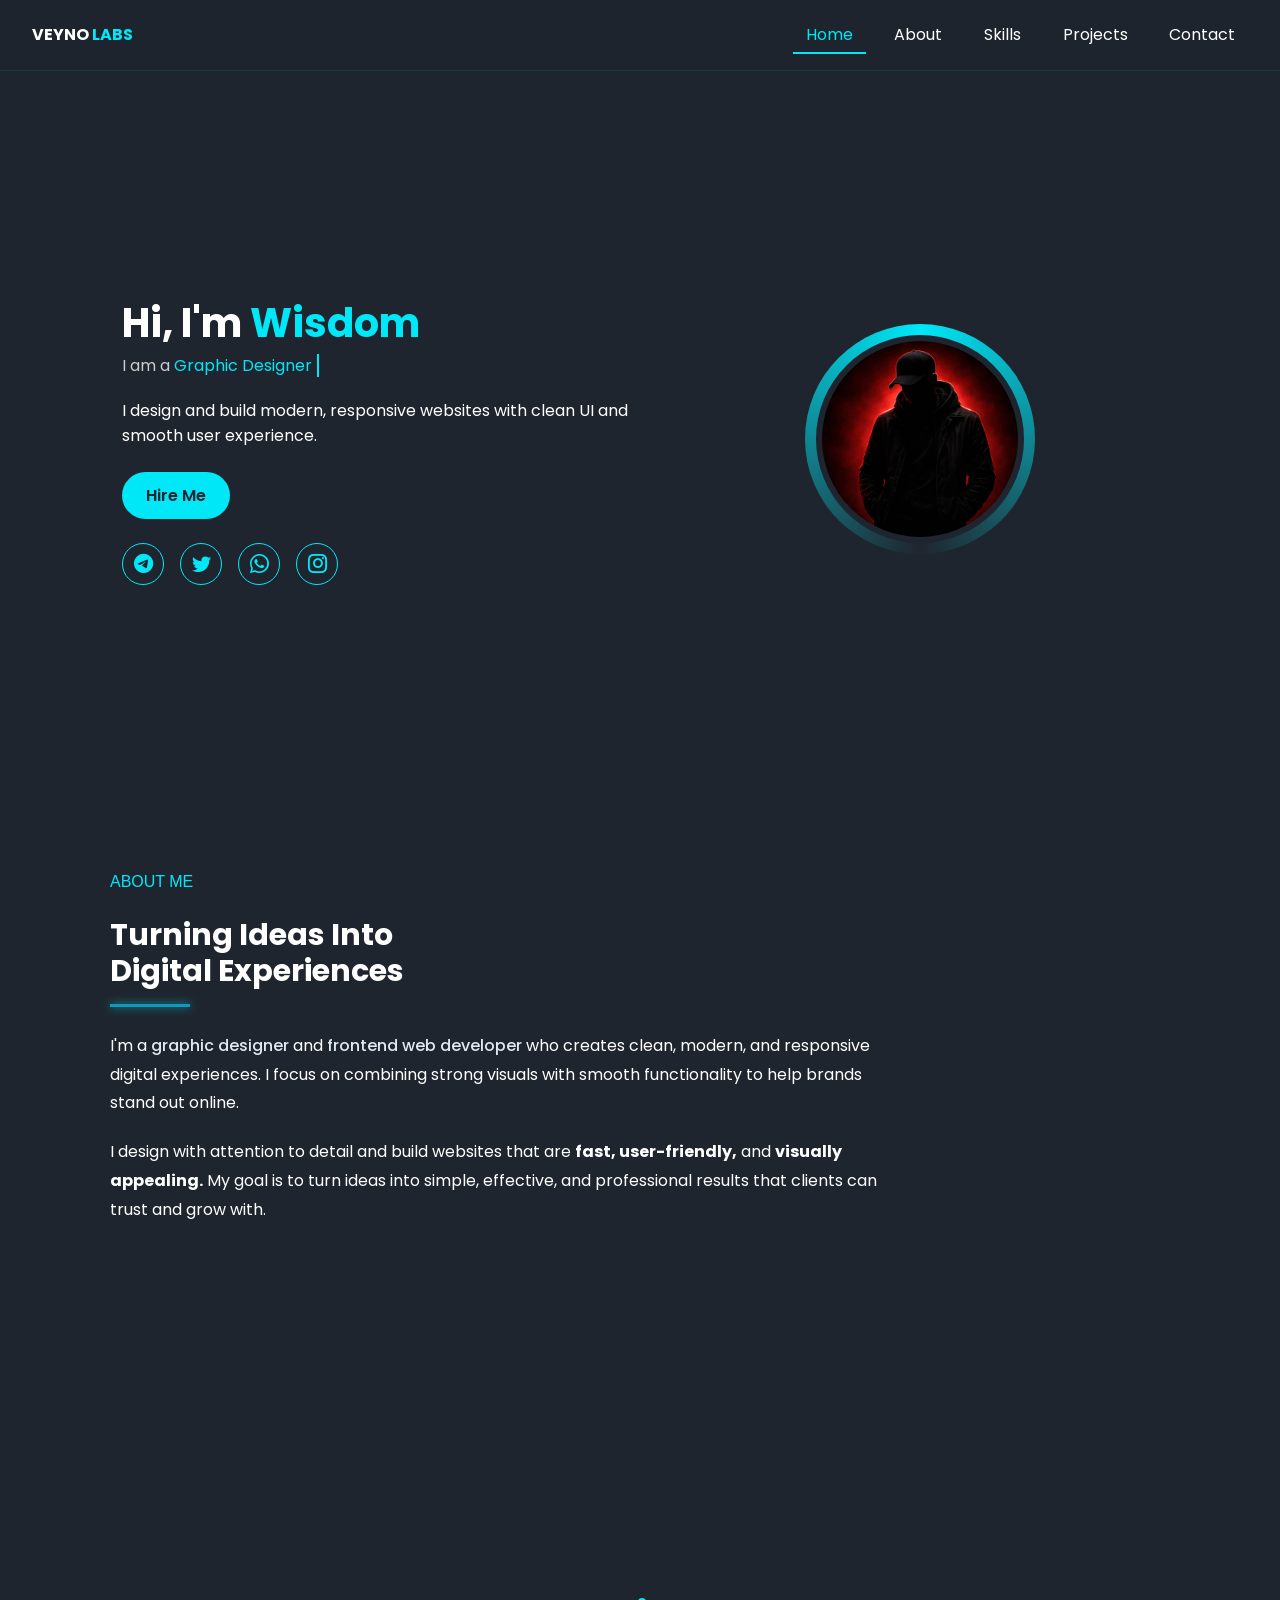
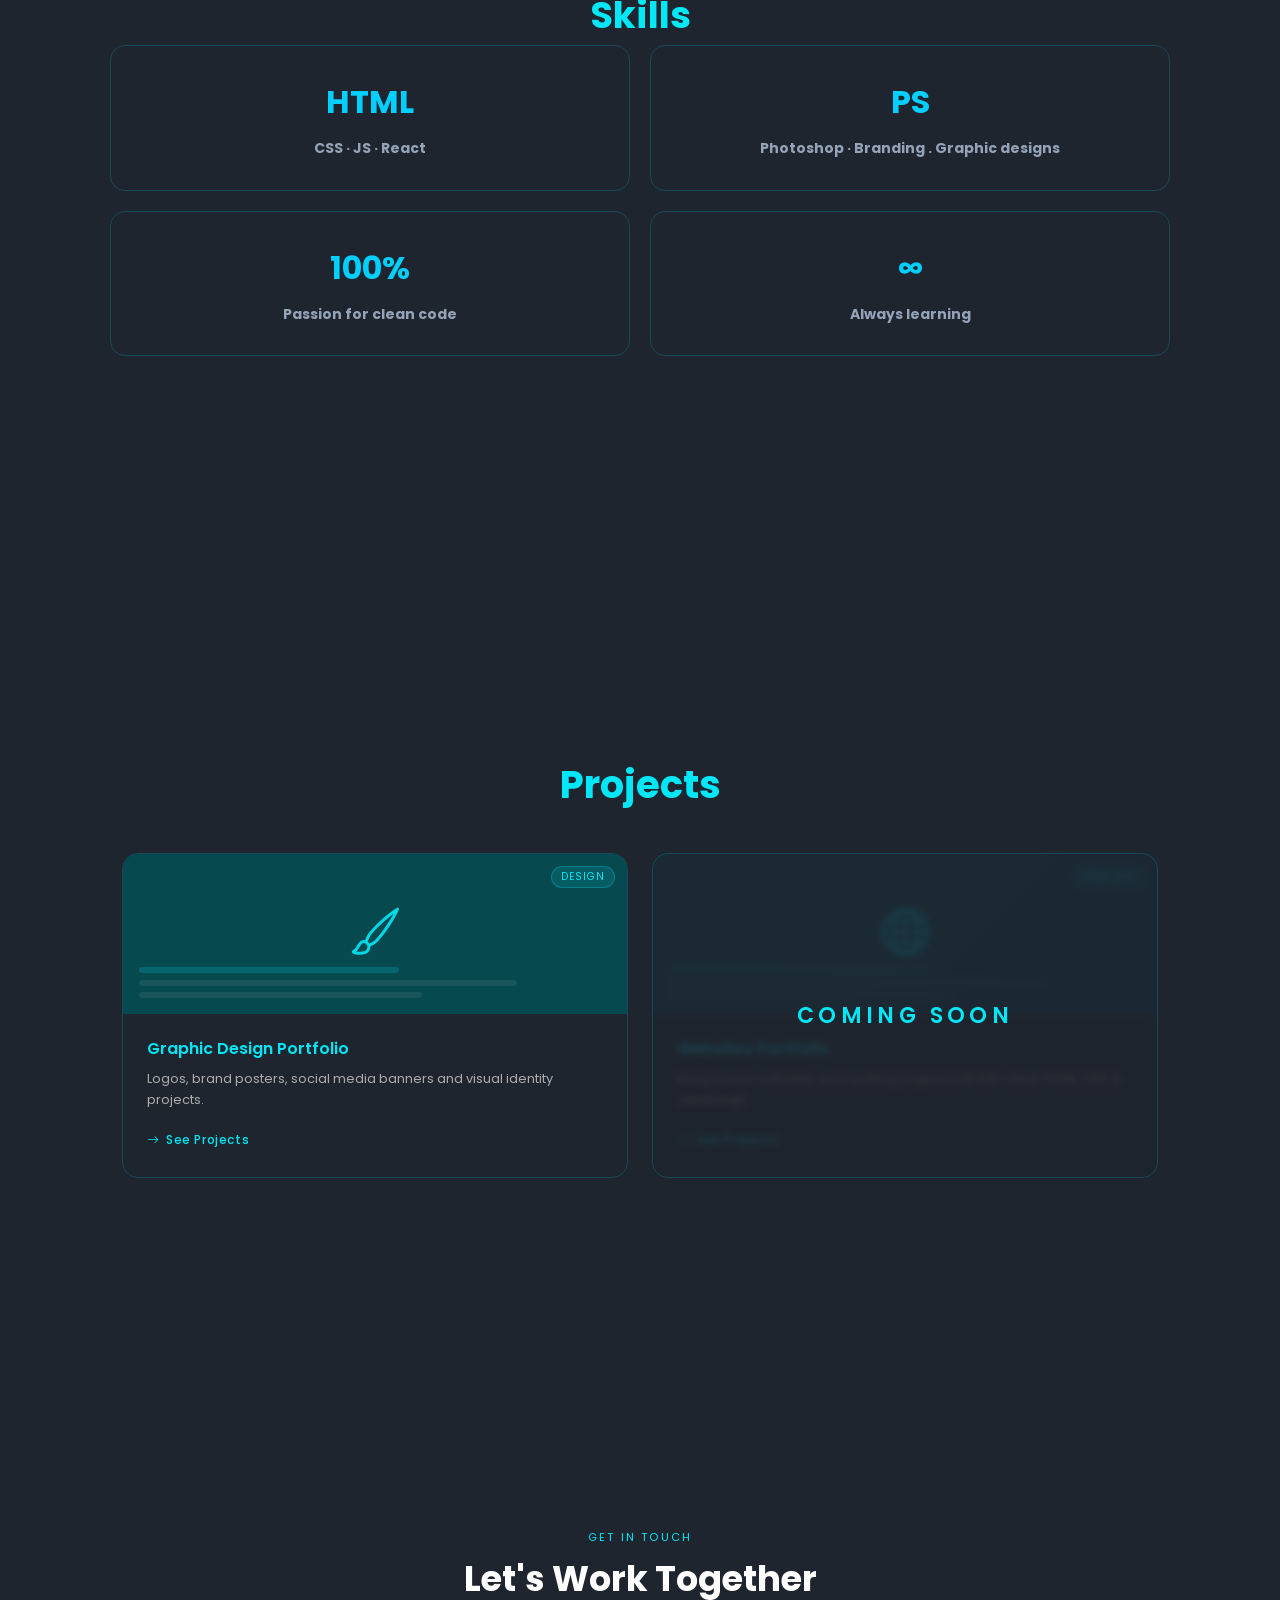
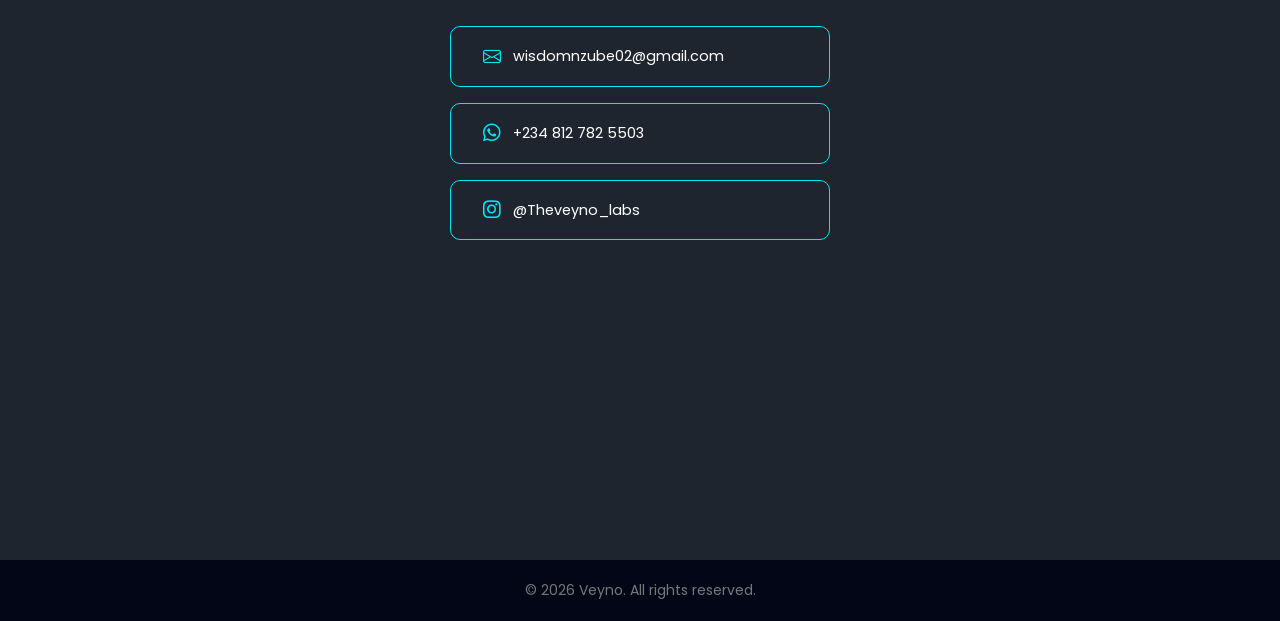
==== index.html @ e63d6ece "Rename Home.index.html to index.html" ====
<!DOCTYPE html>
<html lang="en">
<head>
<meta charset="UTF-8">
<meta name="viewport" content="width=device-width, initial-scale=1.0">
<title>VEYNO_LABS| Portfolio</title>

<link rel="stylesheet" href="https://cdn.jsdelivr.net/npm/bootstrap-icons@1.10.5/font/bootstrap-icons.css">
<link href="https://fonts.googleapis.com/css2?family=Poppins:wght@300;400;500;600;700&display=swap" rel="stylesheet">
<link rel="stylesheet" href="CSS/portfolio.css">
</head>

<body>
    
    <!---Header section-->
<header>
    <div class="logo">VEYNO <span class="labs">LABS</span></div>

    <div class="menu" onclick="toggleMenu()">
        <i class="bi bi-list"></i>
    </div>

    <nav id="nav">
        <a href="#home" class="nav-link active">Home</a>
        <a href="#about" class="nav-link">About</a>
        <a href="#skills" class="nav-link">Skills</a>
        <a href="#projects" class="nav-link">Projects</a>
        <a href="#contact" class="nav-link">Contact</a>
    </nav>
</header>

<!-- HERO -->
<section id="home" class="main">
    <div class="detail">
        <h1>Hi, I'm <span>Wisdom</span></h1>
    <p class="typing-text">
        I am a <span class="typing"></span>
    </p>
        <p class="description">I design and build modern, responsive websites with clean UI and smooth user experience.</p>
        <a href="https://t.me/@Theveyno_labs" class="btn" target="_blank">Hire Me</a>

        <div class="social">
            <a href="https://t.me/@Theveyno_labs" target="_blank" title="Telegram"><i class="bi bi-telegram"></i></a>
            <a href="https://x.com/Theveyno_labs/" target="_blank" title="Twitter"><i class="bi bi-twitter"></i></a>
            <a href="https://wa.me/message/AETNA6PTYCV3H1" target="_blank" title="WhatsApp"><i class="bi bi-whatsapp business"></i></a>
            <a href="https://instagram.com/Theveyno_labs" target="_blank" title="Instagram"><i class="bi bi-instagram"></i></a>
        </div>
    </div>
    <div class="images">
        <div class="profile-wrapper">
            <img src="img/IMG-20260501-WA0046.jpg" alt="profile">
        </div>
    </div>
    
</section>
<section id="about" class="about">
  <div class="about-container">
    <p class="me">
        ABOUT ME
    </p>
    <h1>
      Turning Ideas Into <br />
      Digital Experiences
    </h1>

    <div class="line"></div>

    <p>
      I'm a <span>graphic designer</span> and 
      <span>frontend web developer</span> who creates clean, modern, 
      and responsive digital experiences. I focus on combining 
      strong visuals with smooth functionality to help brands 
      stand out online.
    </p>

    <p>
      I design with attention to detail and build websites that are 
      <strong>fast, user-friendly,</strong> and 
      <strong>visually appealing.</strong> My goal is to turn ideas 
      into simple, effective, and professional results that clients 
      can trust and grow with.
    </p>
  </div>
</section>
<section id="skills" class="skills">
    <div class="skills-container">
     <p>
    Skills
    </p>

  <div class="skills-grid">
    
    <div class="card">
      <h2>HTML</h2>
      <p>CSS · JS · React</p>
    </div>

    <div class="card">
      <h2>PS</h2>
      <p>Photoshop · Branding . Graphic designs</p>
    </div>

    <div class="card">
      <h2>100%</h2>
      <p>Passion for clean code</p>
    </div>

    <div class="card">
      <h2>∞</h2>
      <p>Always learning</p>
    </div>

  </div>
    </div>
</section>

<!-- PROJECTS -->
<section id="projects" class="projects">
  <h2 class="section-title">Projects</h2>

  <div class="projects-grid">

    <a href="graphic.index.html">
      <div class="project">
        <div class="project-thumb project-thumb-graphic">
          <span class="thumb-icon"><i class="bi bi-brush"></i></span>
          <div class="mock-lines">
            <div class="mock-bar accent"></div>
            <div class="mock-bar w80"></div>
            <div class="mock-bar w60"></div>
          </div>
          <span class="project-badge">Design</span>
        </div>
        <div class="project-info">
          <h3>Graphic Design Portfolio</h3>
          <p>Logos, brand posters, social media banners and visual identity projects.</p>
          <div class="click-hint">
            <i class="bi bi-arrow-right"></i>
            <span>See Projects</span>
          </div>
        </div>
      </div>
    </a>

    <a href="#">
      <div class="project coming-soon">
        <div class="project-thumb project-thumb-web">
          <span class="thumb-icon"><i class="bi bi-globe"></i></span>
          <div class="mock-lines">
            <div class="mock-bar accent"></div>
            <div class="mock-bar w80"></div>
            <div class="mock-bar w60"></div>
          </div>
          <span class="project-badge">Web Dev</span>
        </div>
        <div class="project-info">
          <h3>Websites Portfolio</h3>
          <p>Responsive websites and landing pages built with clean HTML, CSS & JavaScript.</p>
          <div class="click-hint">
            <i class="bi bi-arrow-right"></i>
            <span>See Projects</span>
          </div>
        </div>
      </div>
    </a>

  </div>
</section>

<!-- CONTACT -->
<section id="contact" class="contact">
  <p class="contact-label">Get In Touch</p>
  <h3>Let's Work Together</h3>
  <div class="contact-links">
    <a href="mailto:wisdomnzube02@gmail.com" class="contact-link">
      <i class="bi bi-envelope"></i>
      wisdomnzube02@gmail.com
    </a>
    <a href="https://wa.me/2348127825503" class="contact-link" target="_blank">
      <i class="bi bi-whatsapp"></i>
      +234 812 782 5503
    </a>
    <a href="https://instagram.com/Theveyno_labs" class="contact-link" target="_blank">
      <i class="bi bi-instagram"></i>
      @Theveyno_labs
    </a>
  </div>
</section>

<!-- Footer -->
<footer class="footer">
  <p>© 2026 Veyno. All rights reserved.</p>
</footer>
<script>
function toggleMenu(){
    document.getElementById("nav").classList.toggle("active");
}

/* ACTIVE NAV ON SCROLL */
const sections = document.querySelectorAll("section");
const navLinks = document.querySelectorAll(".nav-link");

window.addEventListener("scroll", () => {
    let current = "";

    sections.forEach(section => {
        const sectionTop = section.offsetTop - 100;
        if (scrollY >= sectionTop) {
            current = section.getAttribute("id");
        }
    });

    navLinks.forEach(link => {
        link.classList.remove("active");
        if (link.getAttribute("href") === "#" + current) {
            link.classList.add("active");
        }
    });
});
const roles = ["Graphic Designer", "Web Developer"];
let i = 0;
let j = 0;
let current = "";
let isDeleting = false;

function typeEffect() {
    current = roles[i];

    if (!isDeleting) {
        document.querySelector(".typing").textContent = current.substring(0, j++);
        if (j > current.length) {
            isDeleting = true;
            setTimeout(typeEffect, 1200);
            return;
        }
    } else {
        document.querySelector(".typing").textContent = current.substring(0, j--);
        if (j < 0) {
            isDeleting = false;
            i = (i + 1) % roles.length;
        }
    }

    setTimeout(typeEffect, isDeleting ? 50 : 100);
}

typeEffect();
// Scroll Reveal
const revealObserver = new IntersectionObserver((entries) => {
    entries.forEach(e => {
        if (e.isIntersecting) {
            e.target.classList.add("visible");
            revealObserver.unobserve(e.target);
        }
    });
}, { threshold: 0.1, rootMargin: "0px 0px -50px 0px" });

document.querySelectorAll(
    ".detail, .images, .about-container, .skills-grid .card, .project, .contact-link, .footer"
).forEach(el => revealObserver.observe(el));
</script>

</body>
</html>
---- CSS/portfolio.css ----
*{
    margin:0;
    padding:0;
    box-sizing:border-box;
}

html{
    scroll-behavior:smooth;
}

body{
    font-family:'Poppins',sans-serif;
    background:#1F252E;
    color:#fff;
    padding-top: 70px;
}
section {
    scroll-margin-top: 100px;
    min-height: 82vh; 
}
/* HEADER */
header {
    display: flex;
    justify-content: space-between;
    align-items: center;
    padding: 1rem 2rem;
    width: 100%;
    position: fixed;        /* ← was missing from header */
    top: 0;
    left: 0;
    right: 0;
    z-index: 1000;
    background: rgba(31, 37, 46, 0.9);   /* ← so content doesn't show through */
    backdrop-filter: blur(10px);
    border-bottom: 1px solid rgba(0, 232, 248, 0.1);
}
@media (max-width: 768px) {
    .menu { display: block; }

    nav#nav {
        display: flex;
        flex-direction: column;
        position: fixed;
        top: 70px;
        right: 0;
        left: auto;
        width: 45%;
        background: rgba(31, 37, 46, 0.97);
        padding: 2rem;
        gap: 1.5rem;
        border-left: 1px solid rgba(0,232,248,0.15);
        height: 300vh;
        transform: translateX(100%);
       transition: transform 0.7s cubic-bezier(0.77, 0.17, 0.175, 1);
    }

    nav#nav.active {
         transform: translateX(0);
          height: 300vh;

    }
    
}

.logo {
    color:#ffff;
    text-decoration:none;
    font-weight:700;
}
.labs {
    color: #00E8F8;
}
/* NAV */
nav{
    display:flex;
    gap:1rem;


}

nav a{
    color:#fff;
    text-decoration:none;
    padding:0.4rem 0.8rem;
    transition:0.4s;
    position: relative;
}
nav a::after {
    content: '';
    position: absolute;
    bottom: 0;
    left: 0;
    width: 0;
    height: 2px;
    background: #00E8F8;
    transition: width 0.3s ease;
}

nav a:hover::after,
nav a.active::after {
    width: 100%;

}
nav a:hover,
nav a.active{
    color:#00E8F8;
}

.menu{
    display:none;
    font-size:1.6rem;
    color:#00E8F8;
    cursor:pointer;
}

/* HERO */
section{
    max-width:1100px;
    margin:auto;
    padding:2rem;
}

.main{
    display:flex;
    align-items:center;
    justify-content:space-between;
    flex-wrap:wrap;
    gap:2rem;
 
}

.detail{
    flex:1 1 400px;
}

.detail h1{
    font-size:2.5rem;
}

.detail span{
    color:#00E8F8;
}
.description{
    margin-top: 20px;
}

.btn{
    display:inline-block;
    margin-top:1.5rem;
    padding:0.7rem 1.5rem;
    background:#00E8F8;


    color:#1F252E;
    border-radius:25px;
    text-decoration:none;
    font-weight: 600;
    animation: glowInfinite 2s ease-in-out infinite;
}
@keyframes glowInfinite {
    0% {
        box-shadow: 0 0 5px #00E8F8;
    }
    50% {
        box-shadow: 
            0 0 20px #00E8F8,
            0 0 40px #00E8F8;
    }
    100% {
        box-shadow: 0 0 5px #00E8F8;
    }
}


/* PROFILE */
.images{
    flex:1 1 350px;
    display:flex;
    justify-content:center;
}

.profile-wrapper{
    position:relative;
    width:220px;
    height:220px;
    border-radius:50%;

}

.profile-wrapper::before{
    content: "";
    position:absolute;
    inset:-5px;
    border-radius:50%;
    background:conic-gradient(#00E8F8, transparent, #00E8F8);
    animation:rotate 3s linear infinite;
}

.profile-wrapper::after{
    content:"";
    position:absolute;
    inset:6px;
    background:#1F252E;
    border-radius:50%;
}

.profile-wrapper img{
    position:absolute;
    inset:12px;
    width:calc(100% - 24px);
    height:calc(100% - 24px);
    border-radius:50%;
    object-fit:cover;
    z-index:1;
}
@keyframes rotate{
    0%{
        transform: rotate(0deg);
    }
    100%{
        transform: rotate(360deg);
    }
}
 .social{
    margin-top:1.5rem;
    display:flex;
    gap:1rem;
}

/* ICON STYLE */
.social a{
    display:flex;
    align-items:center;
    justify-content:center;
    width:42px;
    height:42px;

    color:#00E8F8;
    border:1.5px solid #00E8F8;
    border-radius:50%;

    font-size:1.2rem;
    text-decoration:none;

    transition:all 0.3s ease;
    position:relative;
}

/* GLOW HOVER EFFECT */
.social a:hover{
    background:#00E8F8;
    color:#1F252E;
    box-shadow:
        0 0 10px #00E8F8,
        0 0 25px #00E8F8;
    transform:translateY(-4px) scale(1.1);
}   



@keyframes rotate{
    100%{transform:rotate(360deg);}
}

.about {
  padding: 60px 20px;
}

.about-container {
  max-width: 800px;
  margin-top: 0;
  max-height: 100vh;
}


.about h1 {
  font-size: 30px;
  color:#ffffff;
  line-height: 1.2;
  font-family: poppins;
}
.me{
    color: #00E8F8;
    font-family:sans-serif;
    font-size: 20px;
    text-align: baseline;
}

.line {
  width: 80px;
  height: 3px;
  background: #00cfff;
  opacity: 0.7;
  box-shadow: 0 0 8px #00E8F8;
  margin: 15px 0 25px;
}

.about p {
  font-size: 16px;
  line-height: 1.8;
  margin-bottom: 20px;
}

.about span {
  color: #e2e8f0;
  font-weight: 500;
}

.about strong {
  color: #ffffff;
}

/* SECTIONS */
.section-title{
    text-align: center;
    color:#00E8F8;
    margin-top: 40px;
    margin-bottom: 40px;
}

.skills {
  padding: 40px 20px;
  color: #00E8F8;
}

.subtitle strong {
  color: #e2e8f0;
}
.skills-container{
  text-align: center;
  font-size: 37px;
  font-weight: bold;
  line-height: 1.6;
  margin-bottom: 30px;
}

/* GRID */
.skills-grid {
  display: grid;
  grid-template-columns: repeat(2, 1fr);
  gap: 20px;
}

/* CARD */
.card {
  border: 1px solid rgba(0, 207, 255, 0.2);
  border-radius: 15px;
  padding: 30px 20px;
  text-align: center;
  transition: 0.3s ease;
}

/* HOVER EFFECT */
.card:hover {
  border-color: #00cfff;
  transform: translateY(-5px);
  box-shadow: 0 0 20px rgba(0, 207, 255, 0.2);
}

.card h2 {
  font-size: 32px;
  color: #00cfff;
  margin-bottom: 10px;
}

.card p {
  font-size: 14px;
  color: #94a3b8;
}


/* ── PROJECTS ── */
#projects.projects {
  background: var(--bg2);
}

.section-title {
  font-size: clamp(1.8rem, 3vw, 2.4rem);
  font-weight: 700;
  margin-bottom: 0.5rem;
}


.projects-grid {
  display: grid;
  grid-template-columns: repeat(auto-fit, minmax(260px, 1fr));
  gap: 1.5rem;
  align-items: stretch;
  margin-top: 2.5rem;
}

/* Clickable project cards */
.projects-grid a {
  text-decoration: none;
  display: block;
}

.project {
  background: var(--card);
  border: 1px solid  rgba(0, 207, 255, 0.2);
  border-radius: 16px;
  overflow: hidden;
  transition: all 0.3s;
  position: relative;
  cursor: pointer;
  max-height: 100vh;
}

.project::before {
  content: '';
  position: absolute;
  top: 0; left: 0; right: 0;
  height: 2px;
  background: linear-gradient(90deg, var(--cyan), transparent);
  opacity: 0;
  transition: opacity 0.3s;
}

.project:hover {
  border-color: rgba(0,229,255,0.4);
  transform: translateY(-6px);
  box-shadow: 0 20px 60px rgba(0,0,0,0.4);
}
.project:hover::before { opacity: 1; }

/* Project thumbnail area */
.project-thumb {
  width: 100%;
  height: 160px;
  display: flex;
  align-items: center;
  justify-content: center;
  position: relative;
  overflow: hidden;
}

.project-thumb-graphic {
  background: linear-gradient(135deg,#06494e  , #06494e );
}
.project-thumb-web {
  background: linear-gradient(135deg, #06494e, #0a3d55);
}

.thumb-icon {
  font-size: 3rem;
  opacity: 0.9;
  color: #00E8F8;
  transition: transform 0.3s, opacity 0.3s;
}
.project:hover .thumb-icon {
  transform: scale(1.1);
  opacity: 0.9;
}

.mock-lines {
  position: absolute;
  inset: 0;
  display: flex;
  flex-direction: column;
  justify-content: flex-end;
  padding: 1rem;
  gap: 0.4rem;
}
.mock-bar {
  height: 6px;
  border-radius: 3px;
  background: rgba(255,255,255,0.07);
}
.mock-bar.accent { background: rgba(0,229,255,0.18); width: 55%; }
.mock-bar.w80 { width: 80%; }
.mock-bar.w60 { width: 60%; }

.project-badge {
  position: absolute;
  top: 12px; right: 12px;
  background: rgba(0,229,255,0.12);
  border: 1px solid rgba(0,229,255,0.25);
  color: #00E8F8;
  font-size: 0.62rem;
  letter-spacing: 0.1em;
  text-transform: uppercase;
  padding: 0.2rem 0.55rem;
  border-radius: 100px;
}

.project-info {
  padding: 1.4rem 1.5rem 1.6rem;
}

.project-info h3 {
  font-size: 1rem;
  font-weight: 600;
  color: #00E8F8;
  margin-bottom: 0.5rem;
  transition: color 0.3s;
}
.project:hover .project-info h3 { color: var(--cyan); }

.project-info p {
  font-size: 0.8rem;
  color: rgb(174, 172, 172);
  line-height: 1.6;
  margin-bottom: 1rem;
}

.click-hint {
  display: inline-flex;
  align-items: center;
  gap: 0.4rem;
  font-size: 0.75rem;
  color: #00E8F8;
  font-weight: 500;
  letter-spacing: 0.05em;
  transition: gap 0.3s;
}
.project:hover .click-hint { gap: 0.6rem; }





.contact{
    text-align:center;
    line-height: 30px;
}

/* MOBILE */
@media(max-width:768px){

    .menu{
        display:block;
    }

    nav{
        position:absolute;
        top:70px;
        left:0;
        width:100%;
        flex-direction:column;
   

        max-height:0;
        overflow:hidden;
        transition:0.4s;
    }

    nav.active{
        max-height:300px;
    }

    .main{
        flex-direction:column-reverse;
        text-align:center;
    }
}


/* ── CONTACT ── */
#contact.contact {
  text-align: center;
  padding-top: 100px;

  padding-bottom: 0;
  margin-bottom: 0;
}

.contact h3 {
  font-size: clamp(1.6rem, 3vw, 2.2rem);
  font-weight: 700;
  margin-bottom: 0.5rem;
  color: #ffffff;
}
.contact-label {
  font-size: 0.7rem;
  letter-spacing: 0.2em;
  text-transform: uppercase;
  color:#00E8F8;
  margin-bottom: 0.75rem;
}

.contact-links {
  display: flex;
  flex-direction: column;
  align-items: center;
  gap: 1rem;
  margin-top: 2rem;
}

.contact-link {
  display: inline-flex;
  align-items: center;
  gap: 0.75rem;
  padding: 0.9rem 2rem;
  background: var(--card);
  border: 1px solid #00E8F8;
  border-radius: 10px;
  color: var(--text);
  text-decoration: none;
  font-size: 0.9rem;
  width: 100%;
  max-width: 380px;
  transition: all 0.3s;
}
.contact-link:hover {
  border-color: #00E8F8;
  color: #00E8F8;
  transform: translateX(6px);
  background: rgba(0,229,255,0.04);
}
.contact-link i {
   font-size: 1.1rem; 
   color: #00E8F8;
}

/* Footer */
.footer {
  text-align: center;
  padding: 20px;
  background: #020617;
  color: #777;
  font-size: 14px;
  margin-top: 0;
}
.typing-text{
    font-size:1rem;
    color:#ccc;
}

.typing{
    color:#00E8F8;
    border-right:2px solid #00E8F8;
    padding-right:5px;
    white-space:nowrap;
    animation: blink 0.8s infinite;
}

@keyframes blink{
    50%{ border-color:transparent; }
}
/* ── SCROLL REVEAL ── */
.detail,
.images,
.about-container,
.skills-grid .card,
.project,
.contact-link,
.footer {
    opacity: 0;
    transform: translateY(40px);
    transition: opacity 0.6s ease, transform 0.6s ease;
}

.skills-grid .card:nth-child(2) { transition-delay: 0.1s; }
.skills-grid .card:nth-child(3) { transition-delay: 0.2s; }
.skills-grid .card:nth-child(4) { transition-delay: 0.3s; }
.projects-grid a:nth-child(2)   { transition-delay: 0.15s; }
.contact-link:nth-child(2)      { transition-delay: 0.1s; }
.contact-link:nth-child(3)      { transition-delay: 0.2s; }

.visible {
    opacity: 1 !important;
    transform: translateY(0) !important;
}
.project.coming-soon {
    position: relative;
    pointer-events: none;
}

.project.coming-soon::after {
    content: 'Coming Soon';
    position: absolute;
    inset: 0;
    background: rgba(31, 37, 46, 0.85);
    display: flex;
    align-items: center;


    justify-content: center;
    font-size: 22px;
    font-weight: 600;
    letter-spacing: 0.2em;

    
    text-transform: uppercase;
    color: #00E8F8;
    border-radius: 16px;
    backdrop-filter: blur(3px);
}
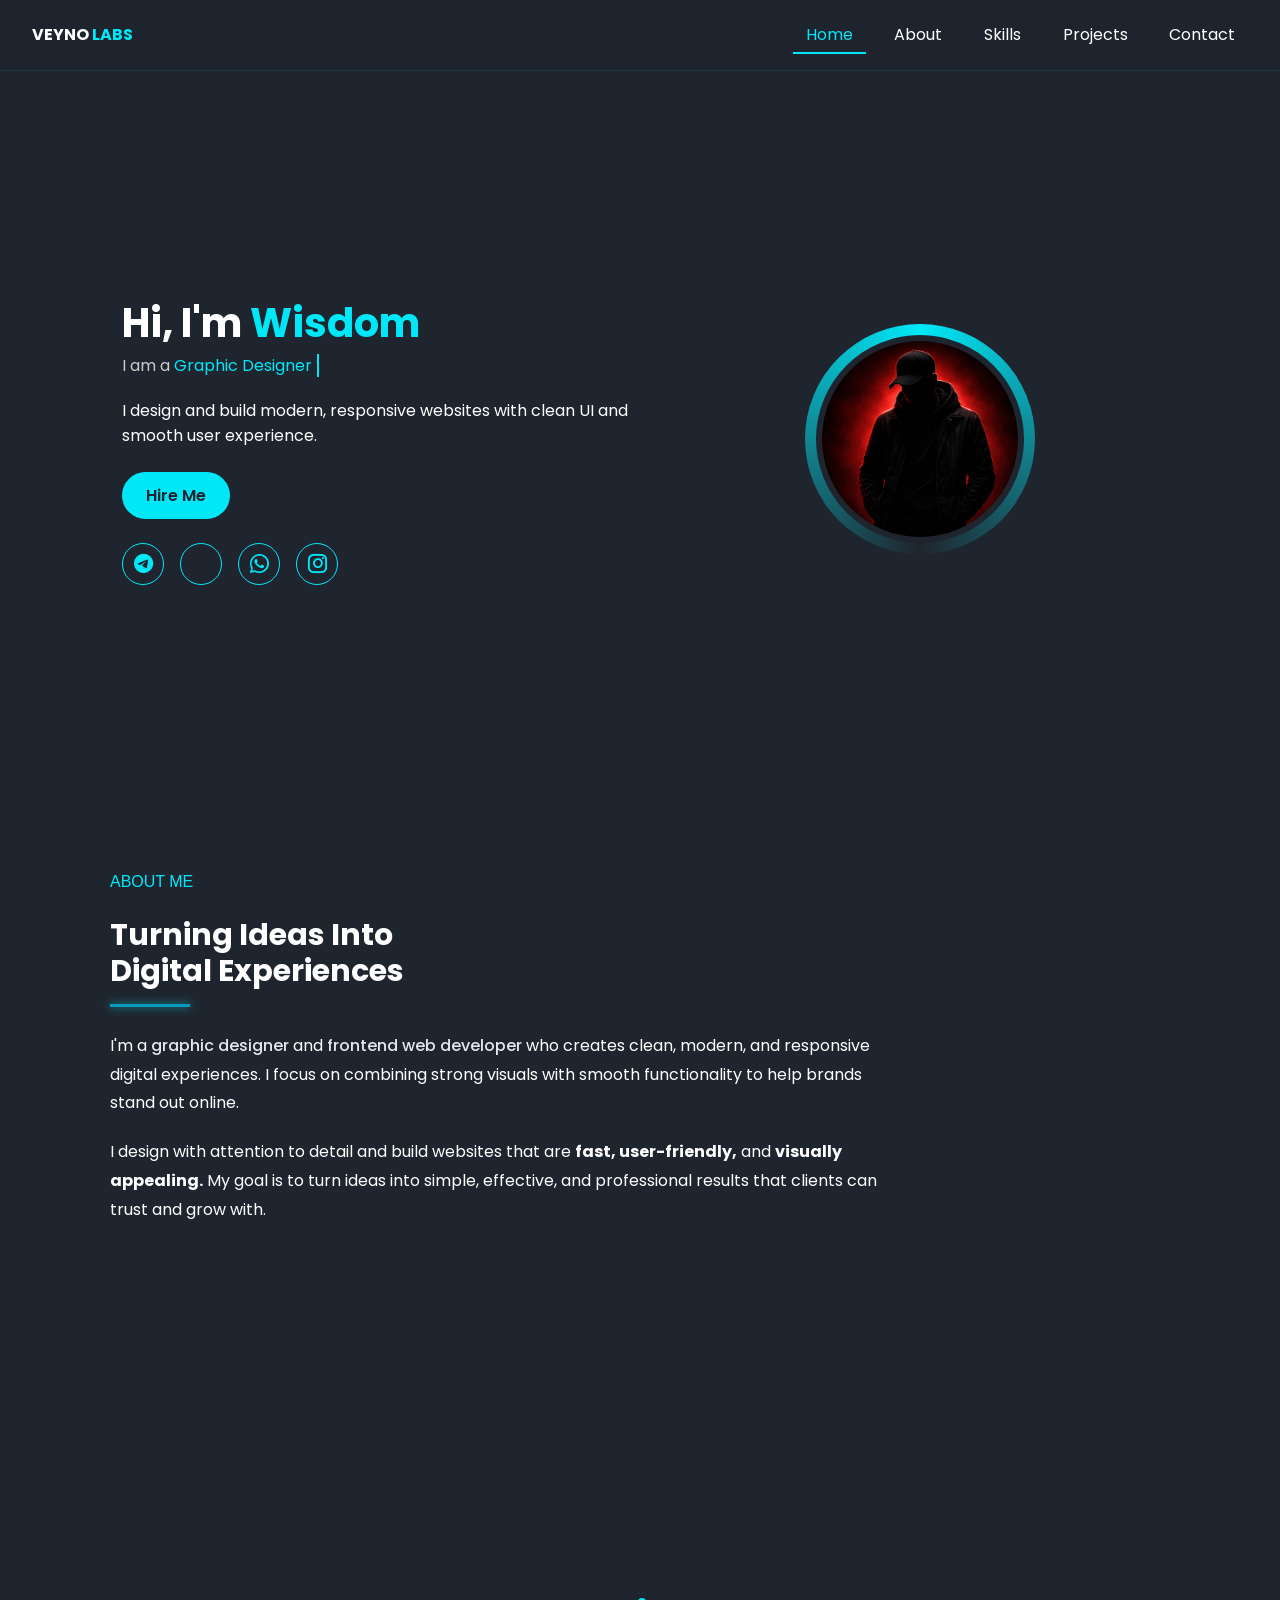
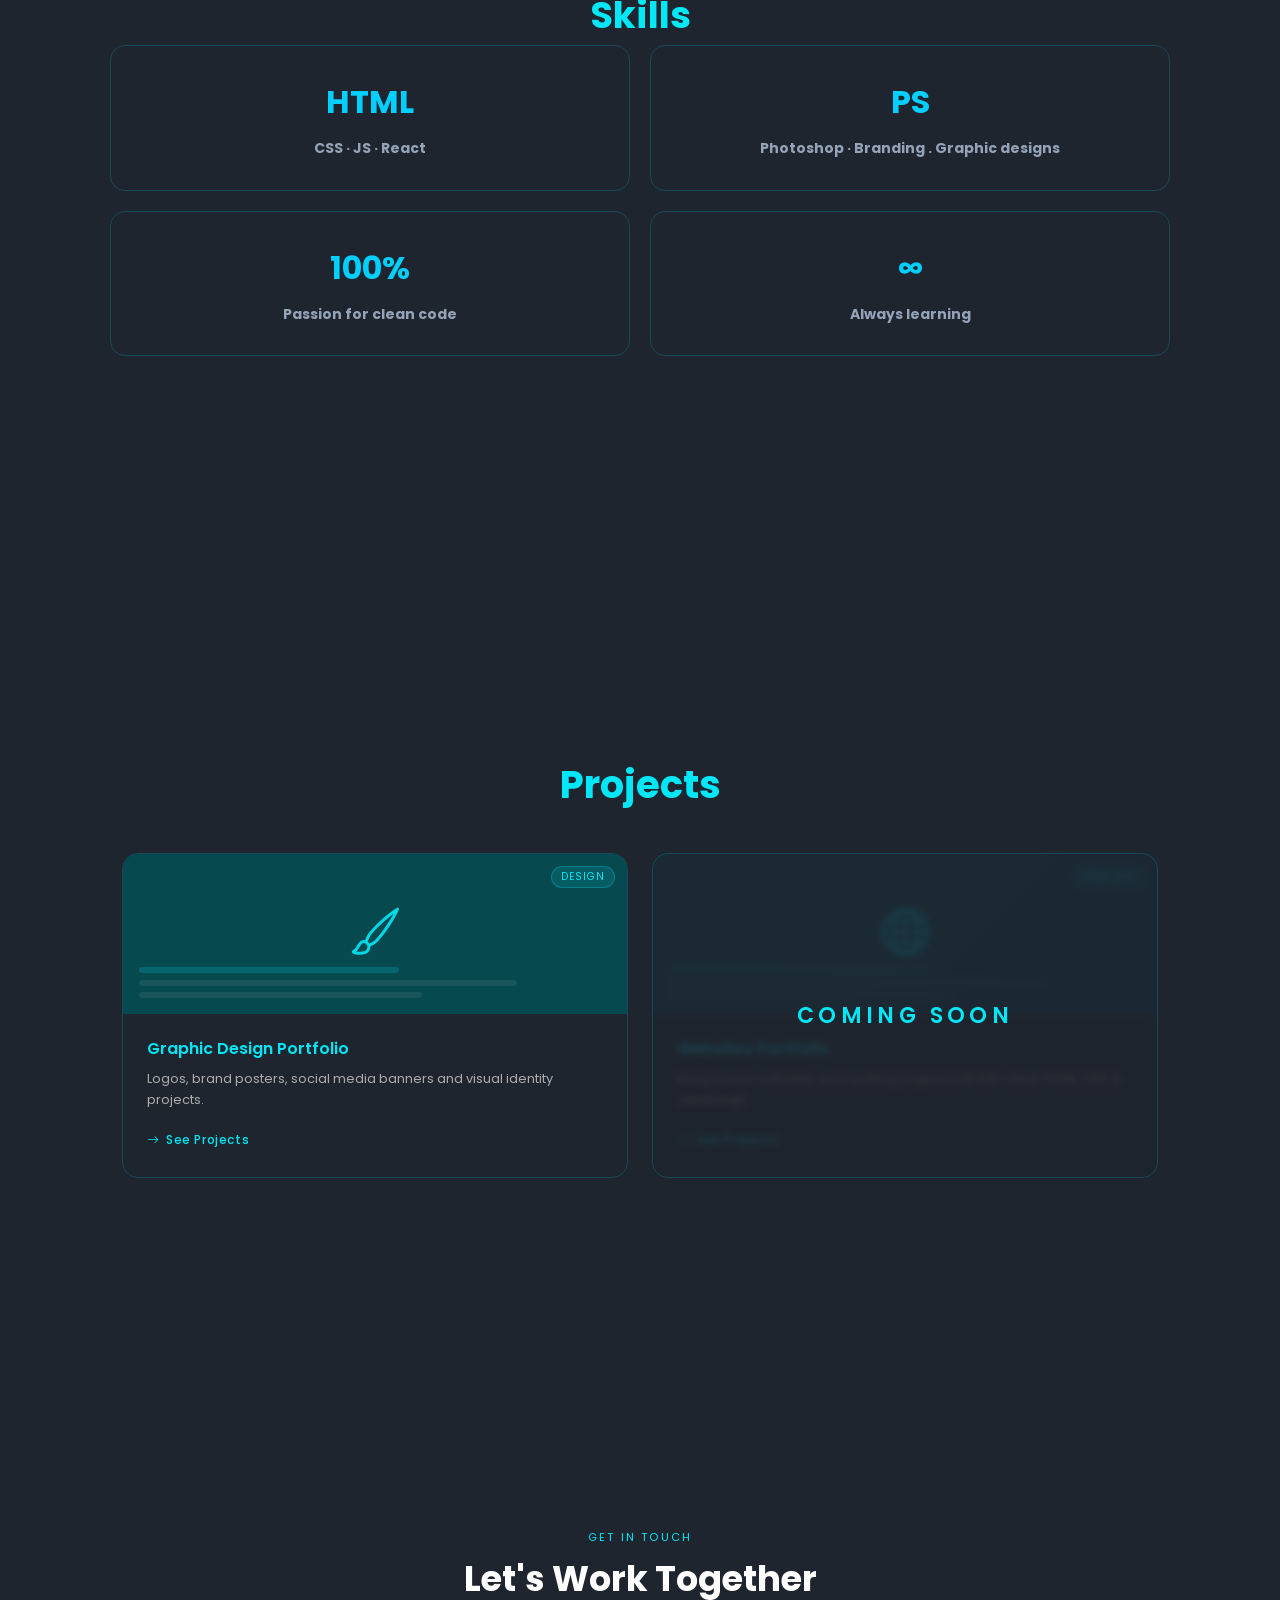
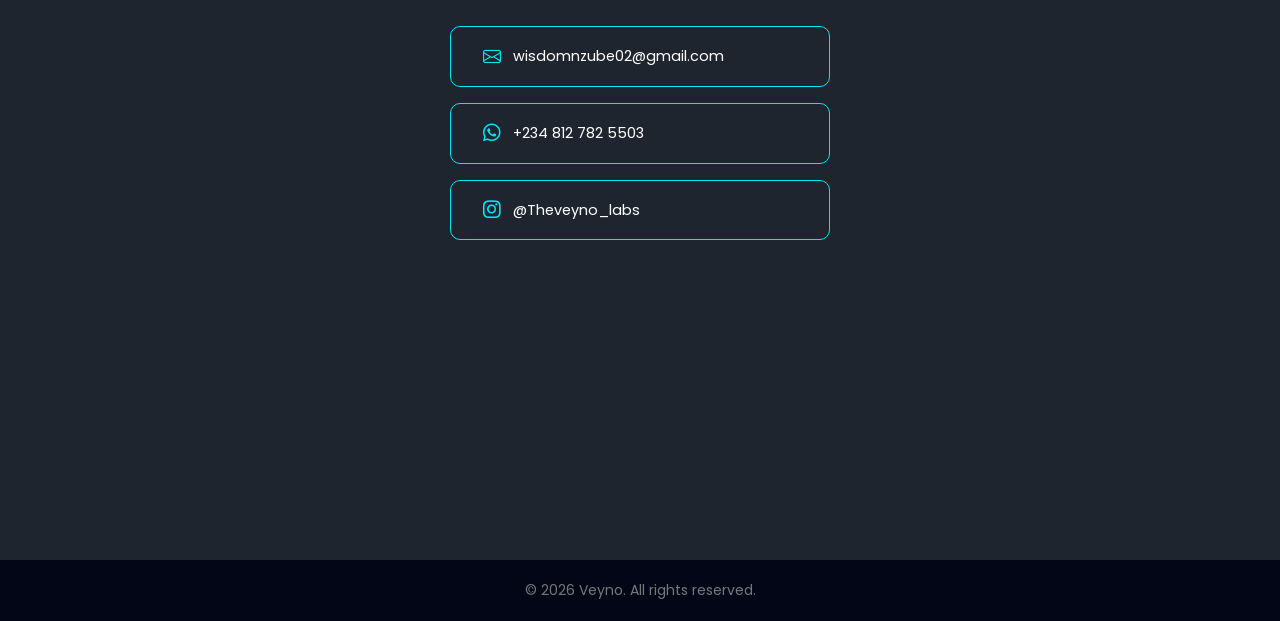
==== commit aa768617: "Update index.html" ====
--- a/index.html
+++ b/index.html
@@ -41,7 +41,7 @@
 
         <div class="social">
             <a href="https://t.me/@Theveyno_labs" target="_blank" title="Telegram"><i class="bi bi-telegram"></i></a>
-            <a href="https://x.com/Theveyno_labs/" target="_blank" title="Twitter"><i class="bi bi-twitter"></i></a>
+            <a href="mailto:wisdomnzube02@gmail.com" target="_blank" title="Twitter"><i class="bi bi-email"></i></a>
             <a href="https://wa.me/message/AETNA6PTYCV3H1" target="_blank" title="WhatsApp"><i class="bi bi-whatsapp business"></i></a>
             <a href="https://instagram.com/Theveyno_labs" target="_blank" title="Instagram"><i class="bi bi-instagram"></i></a>
         </div>
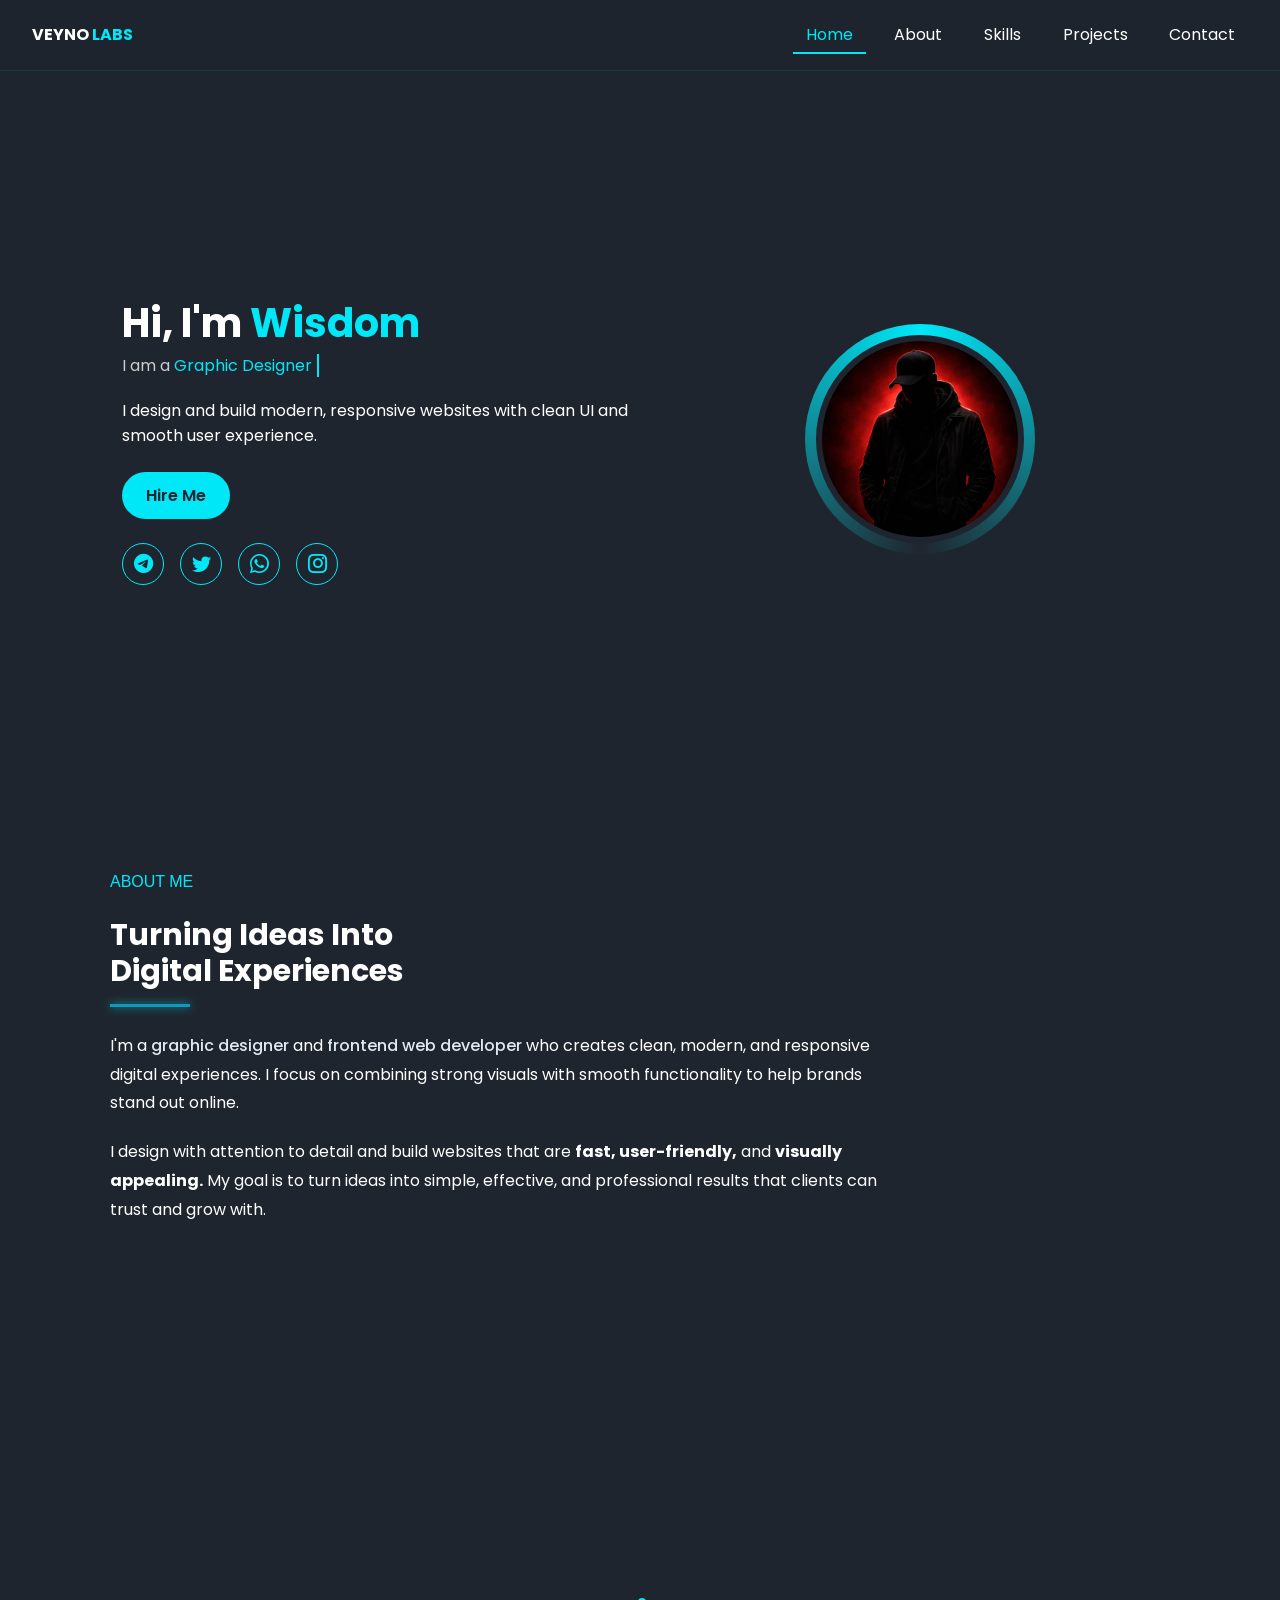
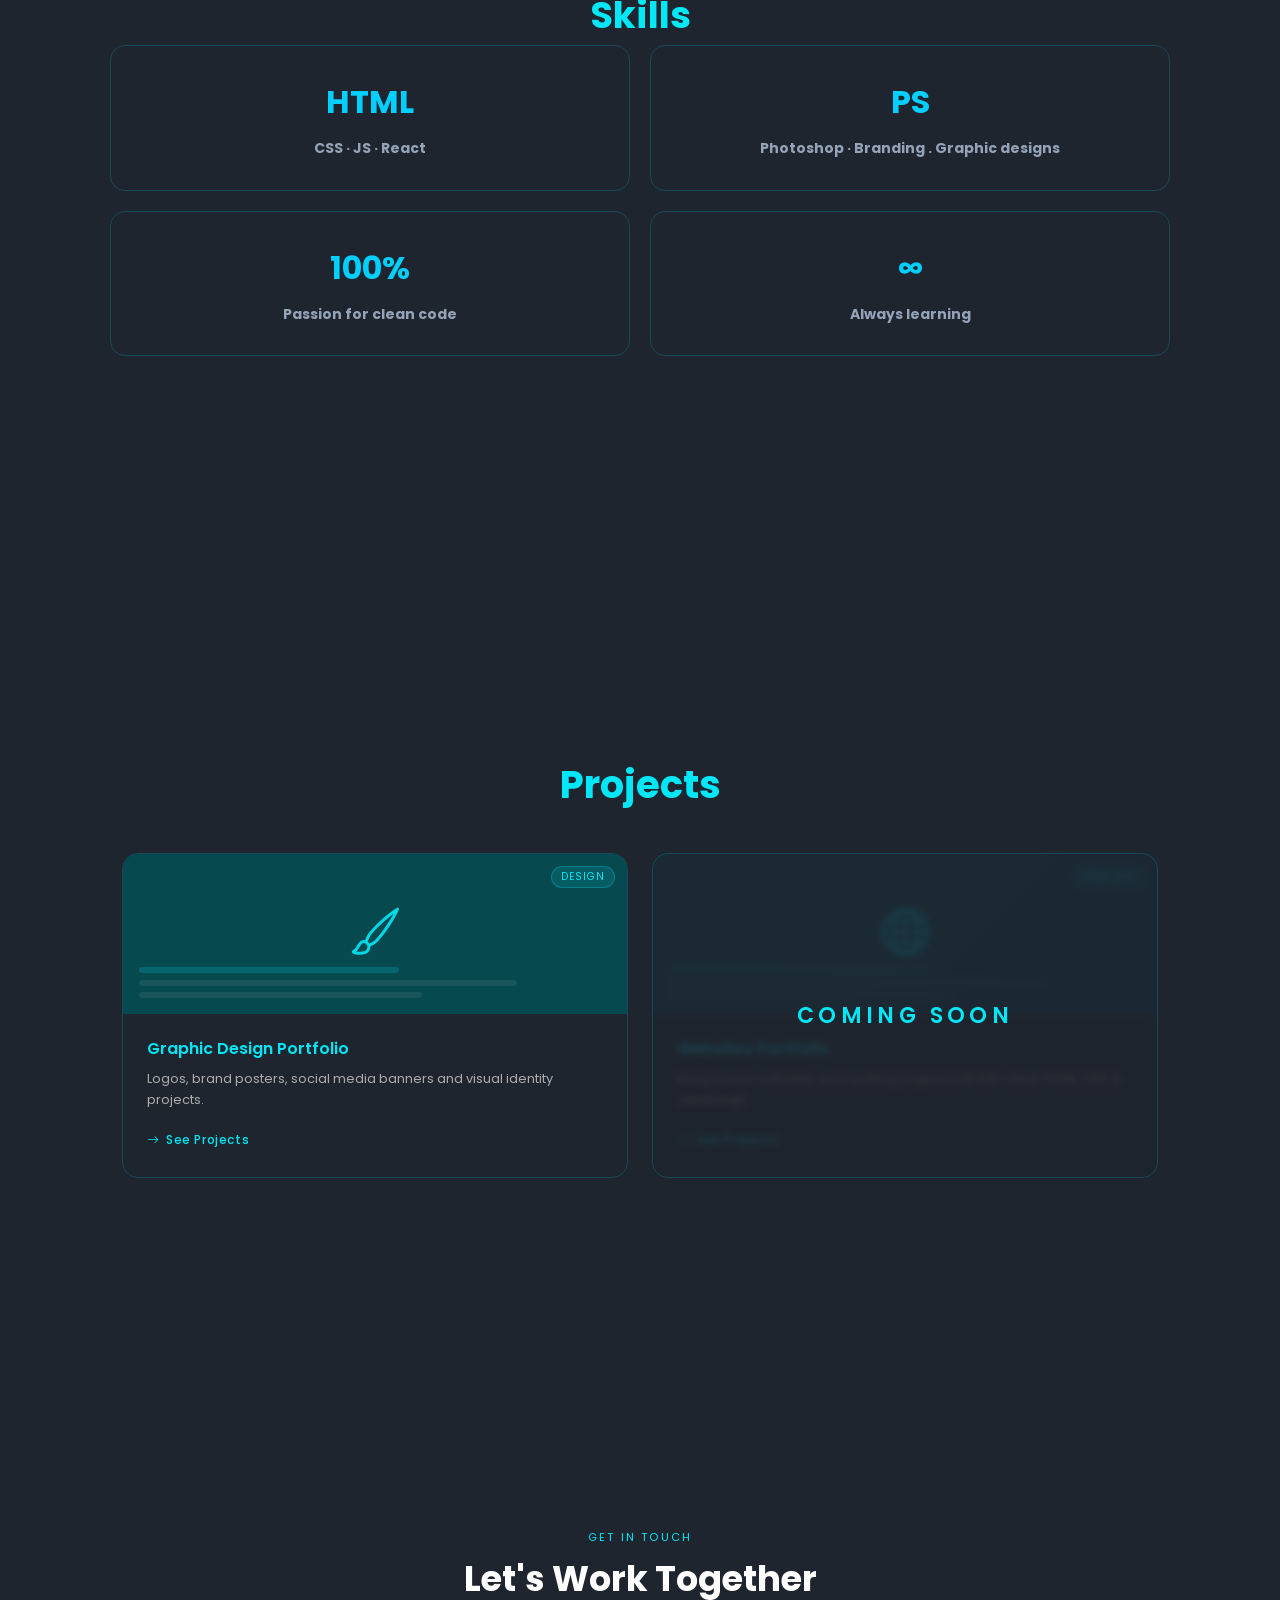
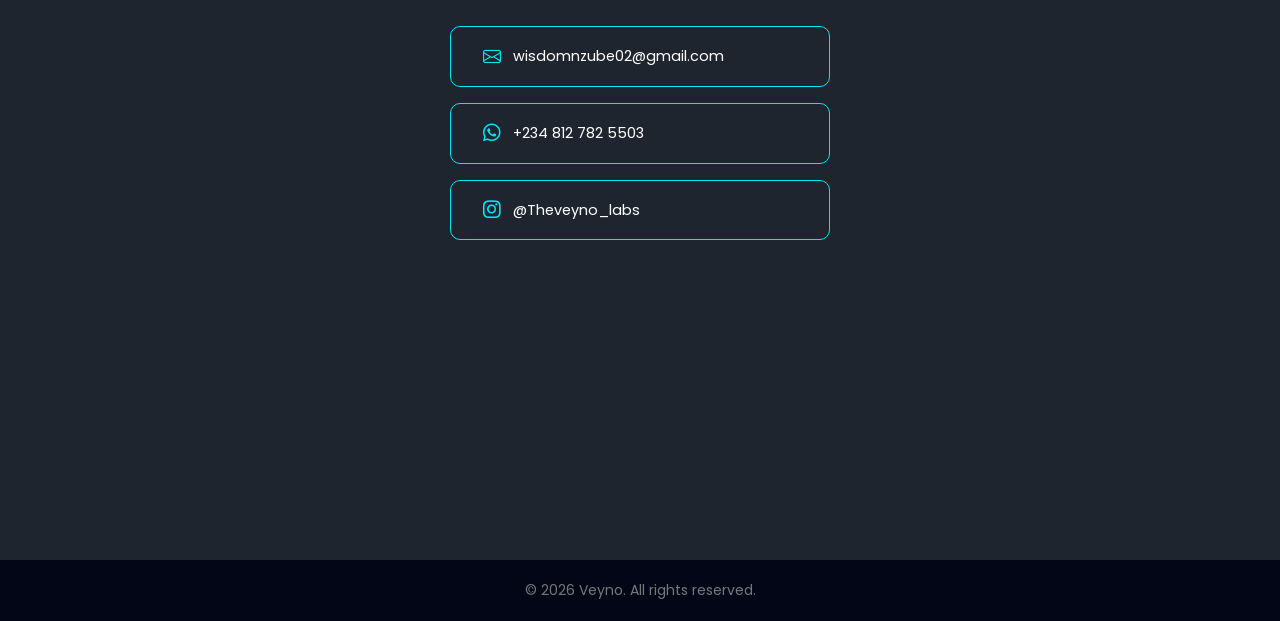
==== commit 5e7f5509: "Update index.html" ====
--- a/index.html
+++ b/index.html
@@ -40,8 +40,8 @@
         <a href="https://t.me/@Theveyno_labs" class="btn" target="_blank">Hire Me</a>
 
         <div class="social">
-            <a href="https://t.me/@Theveyno_labs" target="_blank" title="Telegram"><i class="bi bi-telegram"></i></a>
-            <a href="mailto:wisdomnzube02@gmail.com" target="_blank" title="Twitter"><i class="bi bi-email"></i></a>
+            <a href="https://t.me/Theveyno_labs" target="_blank" title="Telegram"><i class="bi bi-telegram"></i></a>
+            <a href="https://x.com/Theveyno_labs" target="_blank" title="Twitter"><i class="bi bi-twitter"></i></a>
             <a href="https://wa.me/message/AETNA6PTYCV3H1" target="_blank" title="WhatsApp"><i class="bi bi-whatsapp business"></i></a>
             <a href="https://instagram.com/Theveyno_labs" target="_blank" title="Instagram"><i class="bi bi-instagram"></i></a>
         </div>
@@ -120,7 +120,7 @@
 
   <div class="projects-grid">
 
-    <a href="graphic.index.html">
+    <a href="graphic_index.html">
       <div class="project">
         <div class="project-thumb project-thumb-graphic">
           <span class="thumb-icon"><i class="bi bi-brush"></i></span>
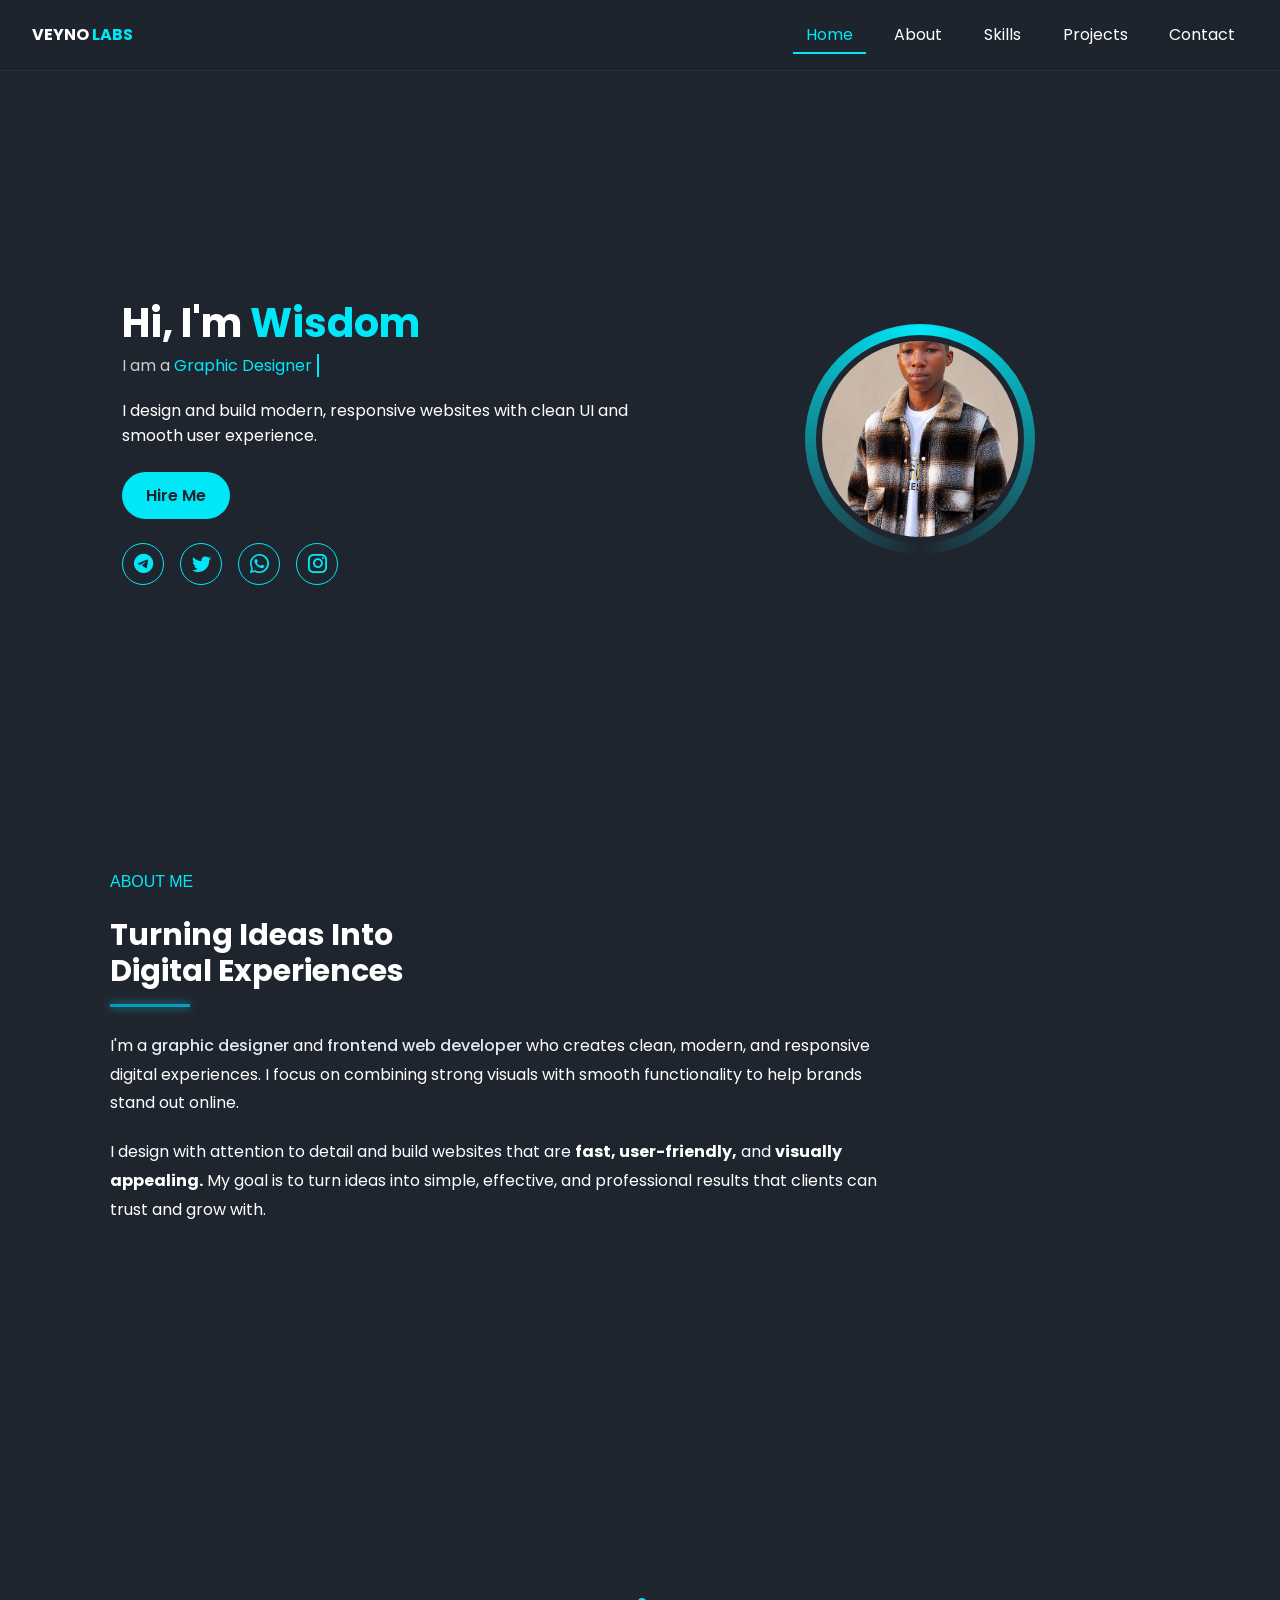
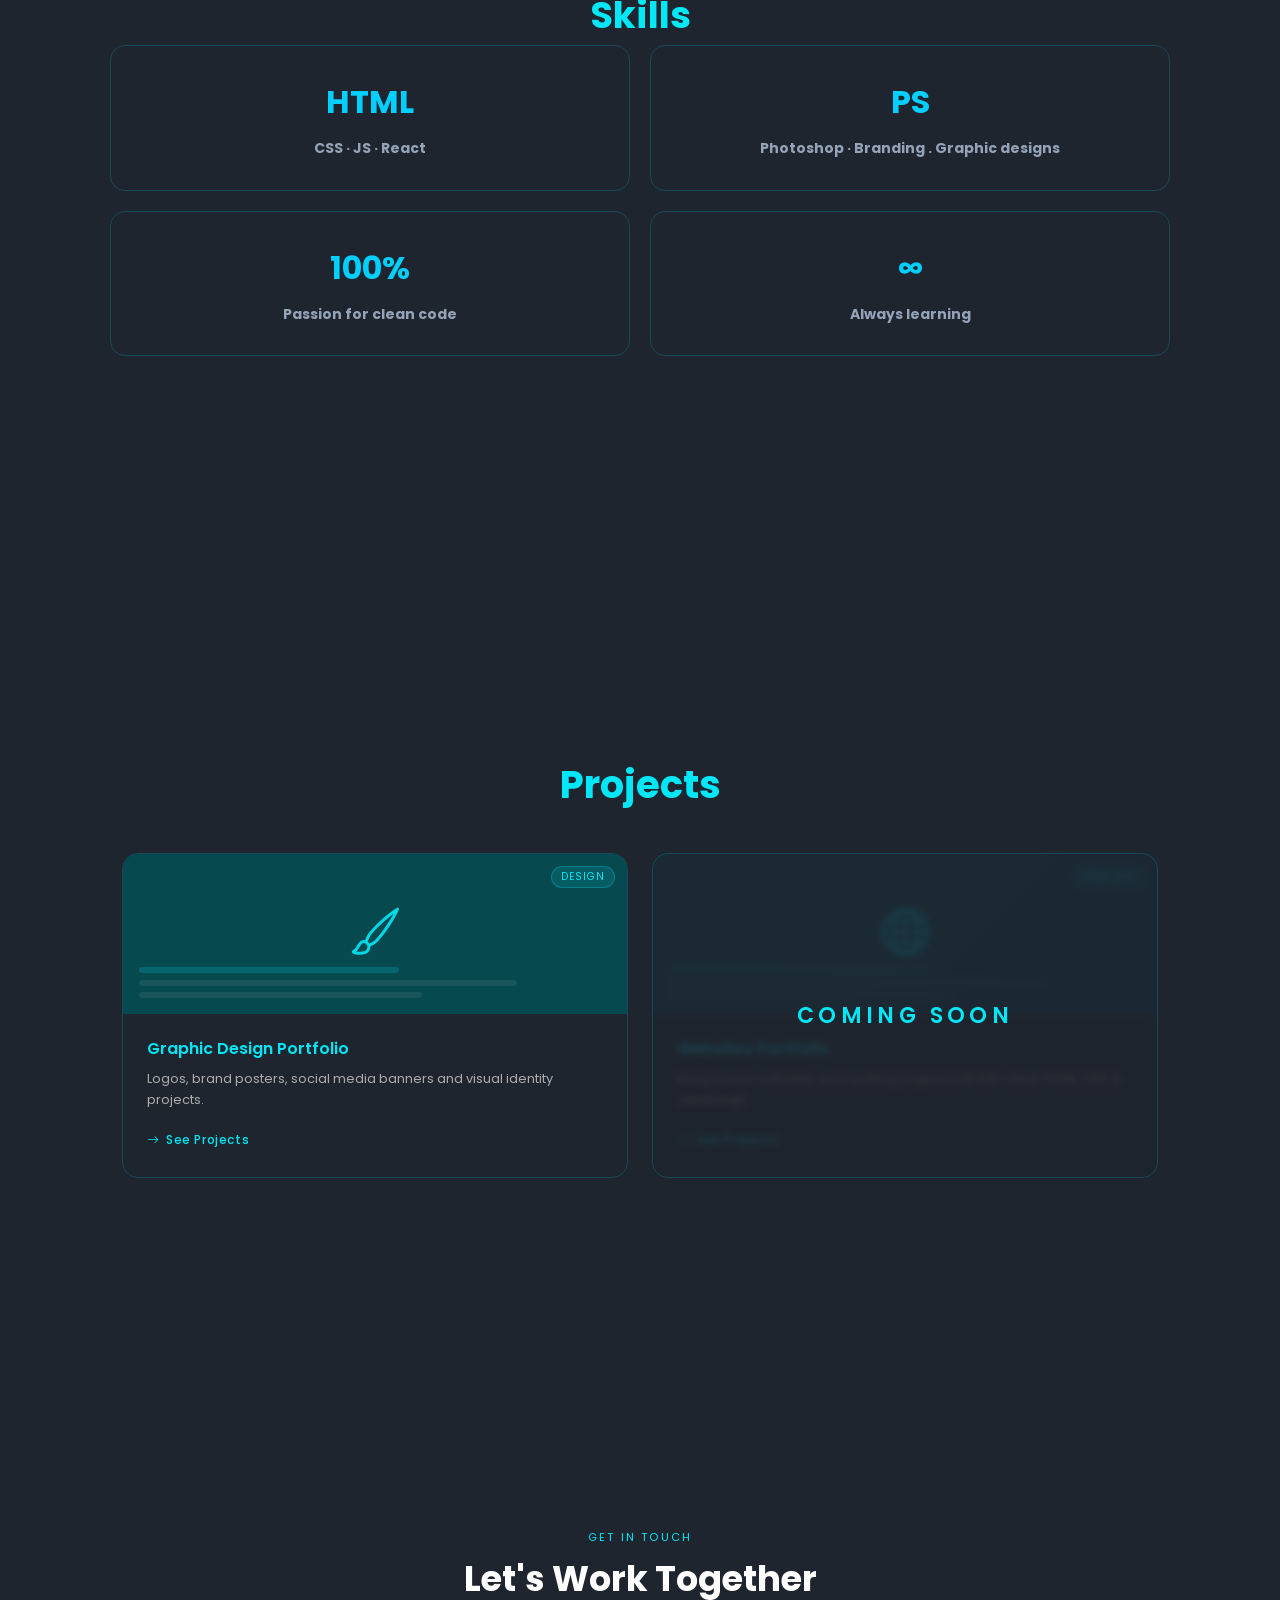
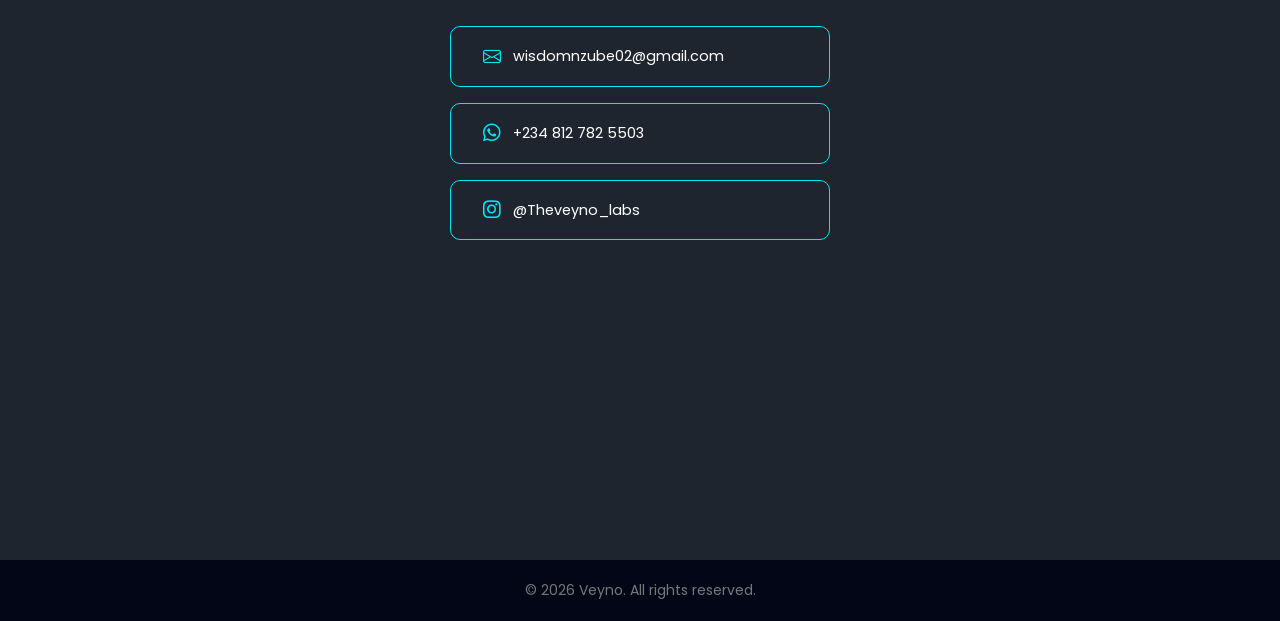
==== commit d11a8e8a: "Update index.html" ====
--- a/index.html
+++ b/index.html
@@ -48,7 +48,7 @@
     </div>
     <div class="images">
         <div class="profile-wrapper">
-            <img src="img/IMG-20260501-WA0046.jpg" alt="profile">
+            <img src="img/profile.jpeg" alt="profile">
         </div>
     </div>
     
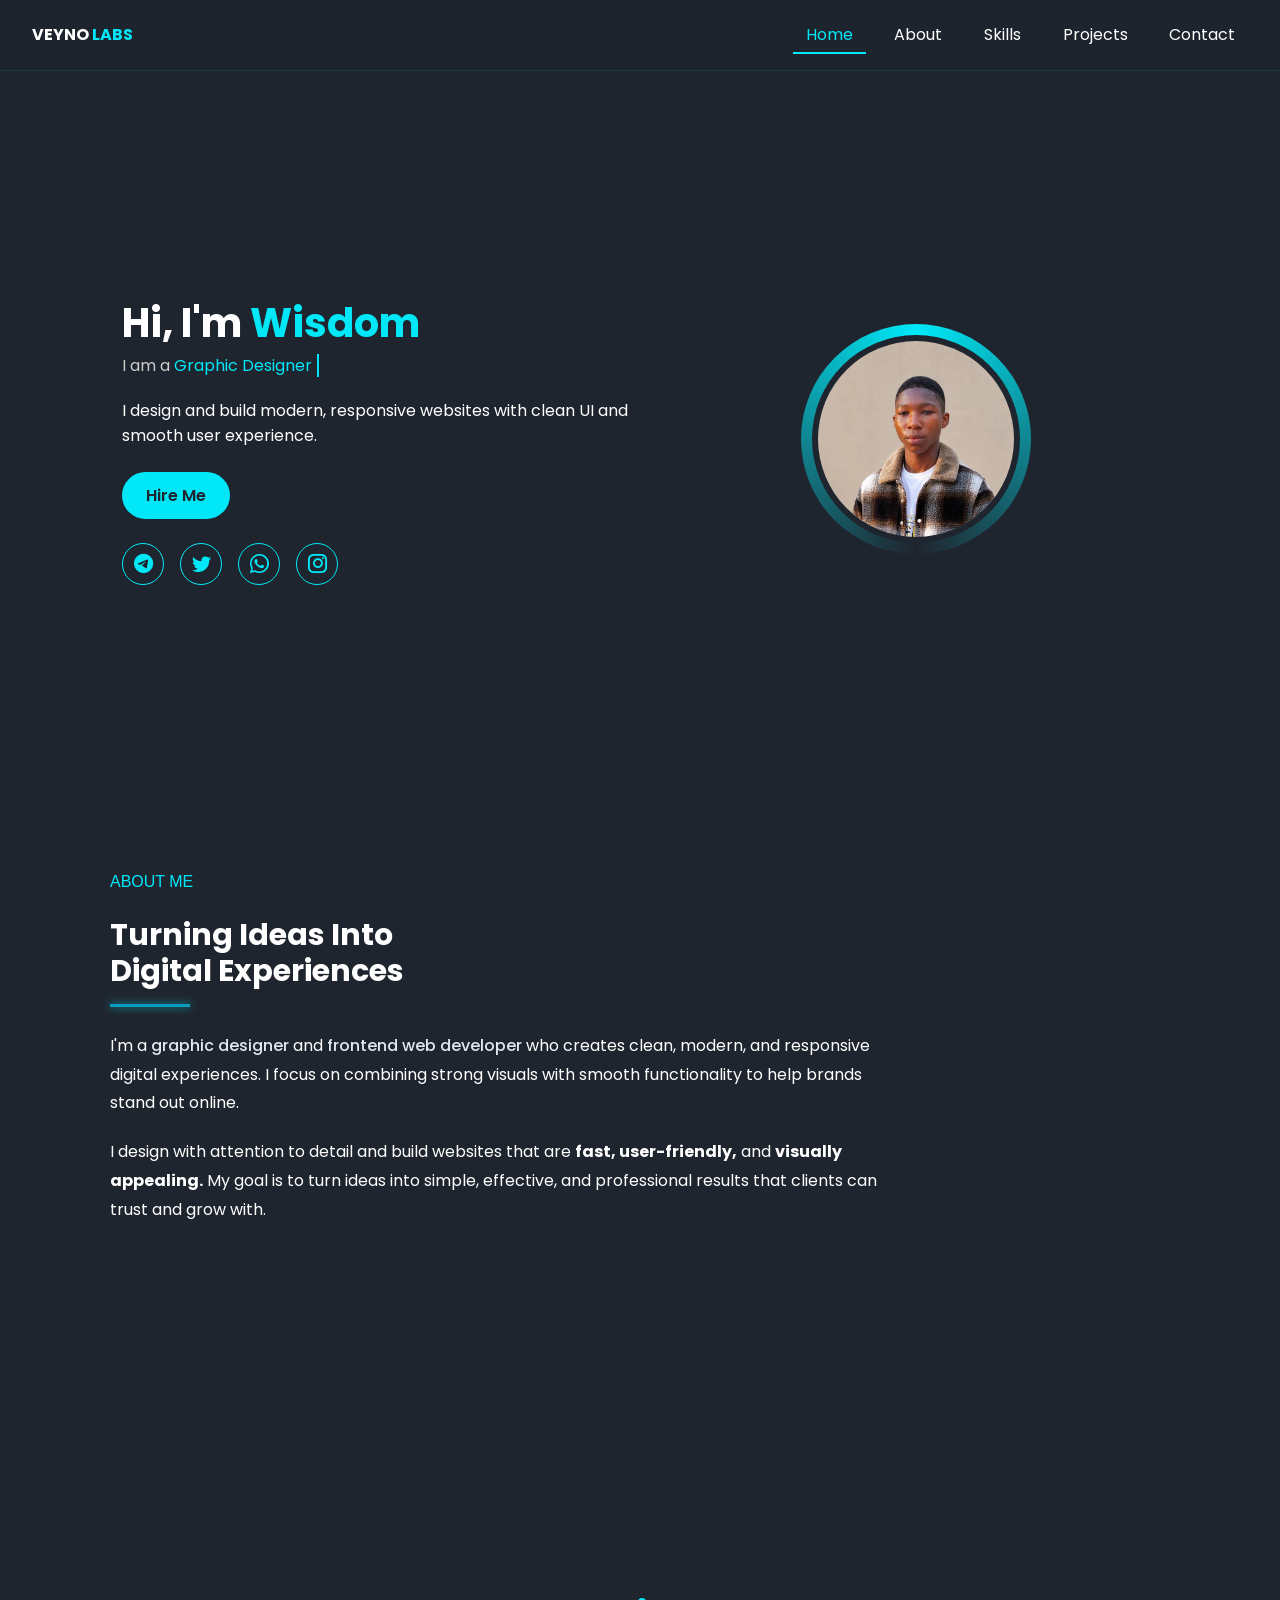
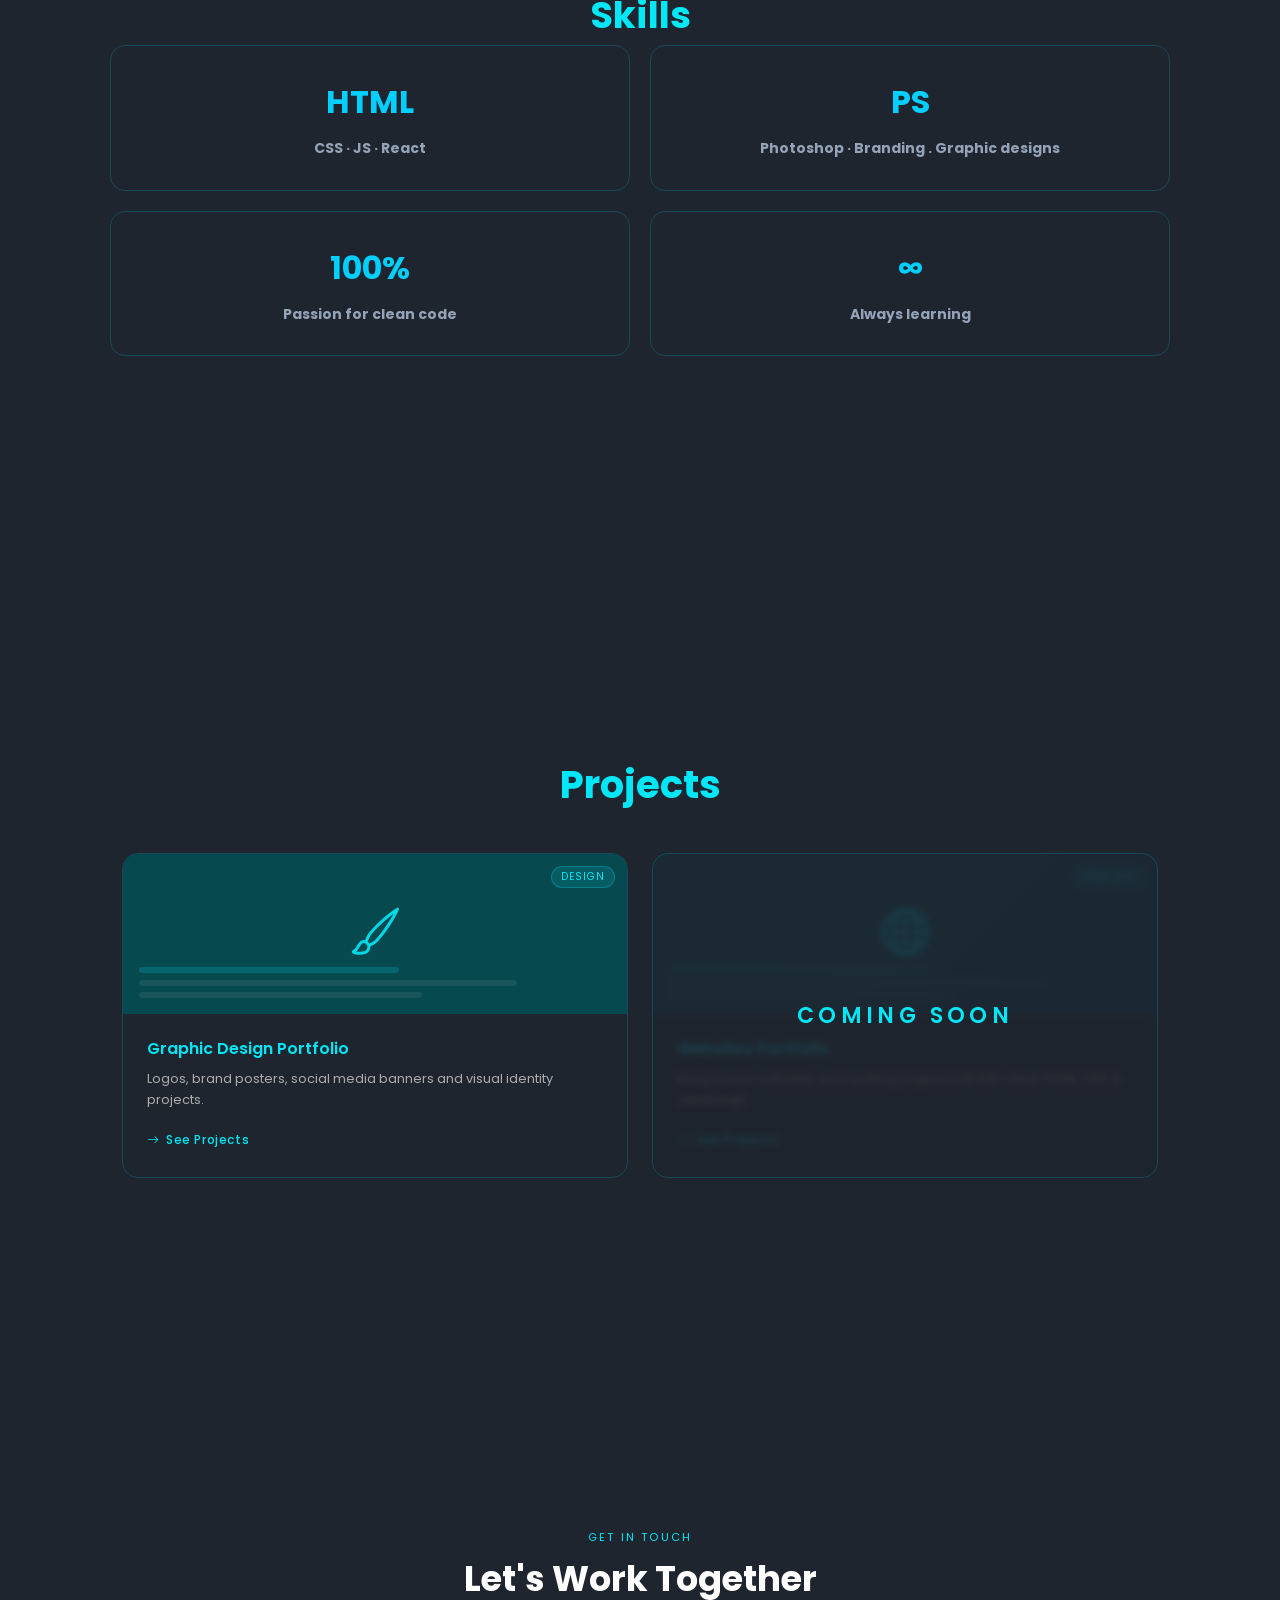
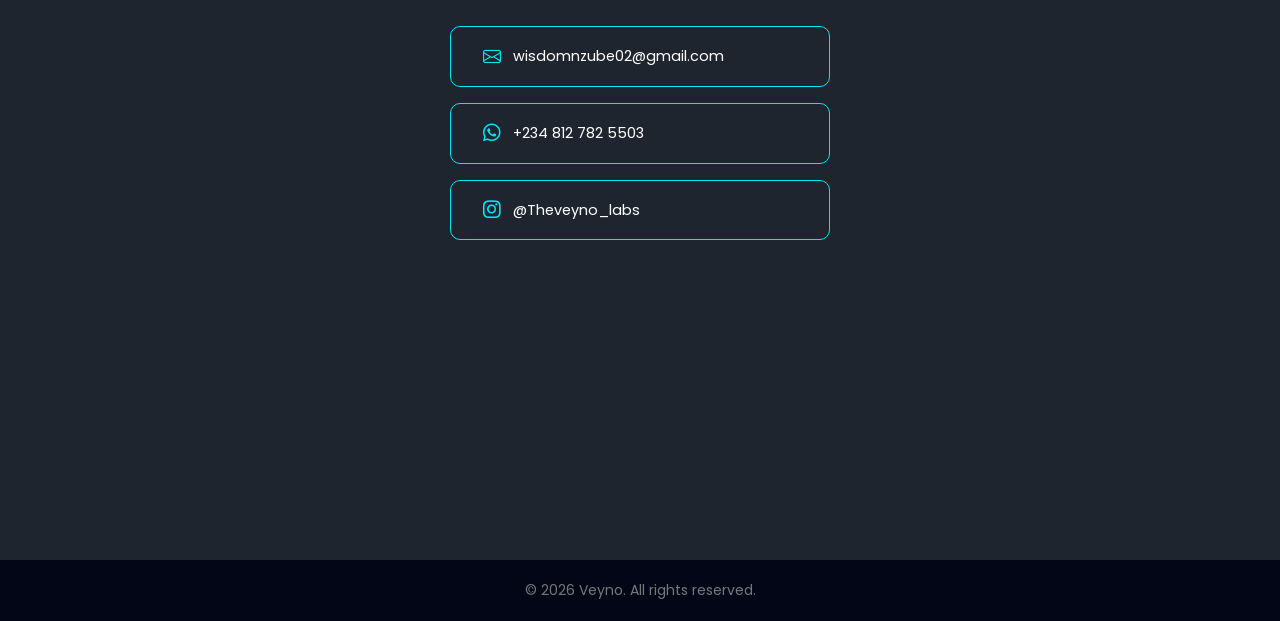
==== commit 16557920: "Update index.html" ====
--- a/index.html
+++ b/index.html
@@ -37,7 +37,7 @@
         I am a <span class="typing"></span>
     </p>
         <p class="description">I design and build modern, responsive websites with clean UI and smooth user experience.</p>
-        <a href="https://t.me/@Theveyno_labs" class="btn" target="_blank">Hire Me</a>
+        <a href="https://t.me/Theveyno_labs" class="btn" target="_blank">Hire Me</a>
 
         <div class="social">
             <a href="https://t.me/Theveyno_labs" target="_blank" title="Telegram"><i class="bi bi-telegram"></i></a>
--- a/CSS/portfolio.css
+++ b/CSS/portfolio.css
@@ -125,7 +125,7 @@
     align-items:center;
     justify-content:space-between;
     flex-wrap:wrap;
-    gap:2rem;
+    gap:1rem;
  
 }
 
@@ -177,6 +177,7 @@
     flex:1 1 350px;
     display:flex;
     justify-content:center;
+    margin-bottom:0;
 }
 
 .profile-wrapper{
@@ -209,6 +210,8 @@
     inset:12px;
     width:calc(100% - 24px);
     height:calc(100% - 24px);
+
+    object-position:top;
     border-radius:50%;
     object-fit:cover;
     z-index:1;
@@ -685,4 +688,4 @@
     color: #00E8F8;
     border-radius: 16px;
     backdrop-filter: blur(3px);
-}+}
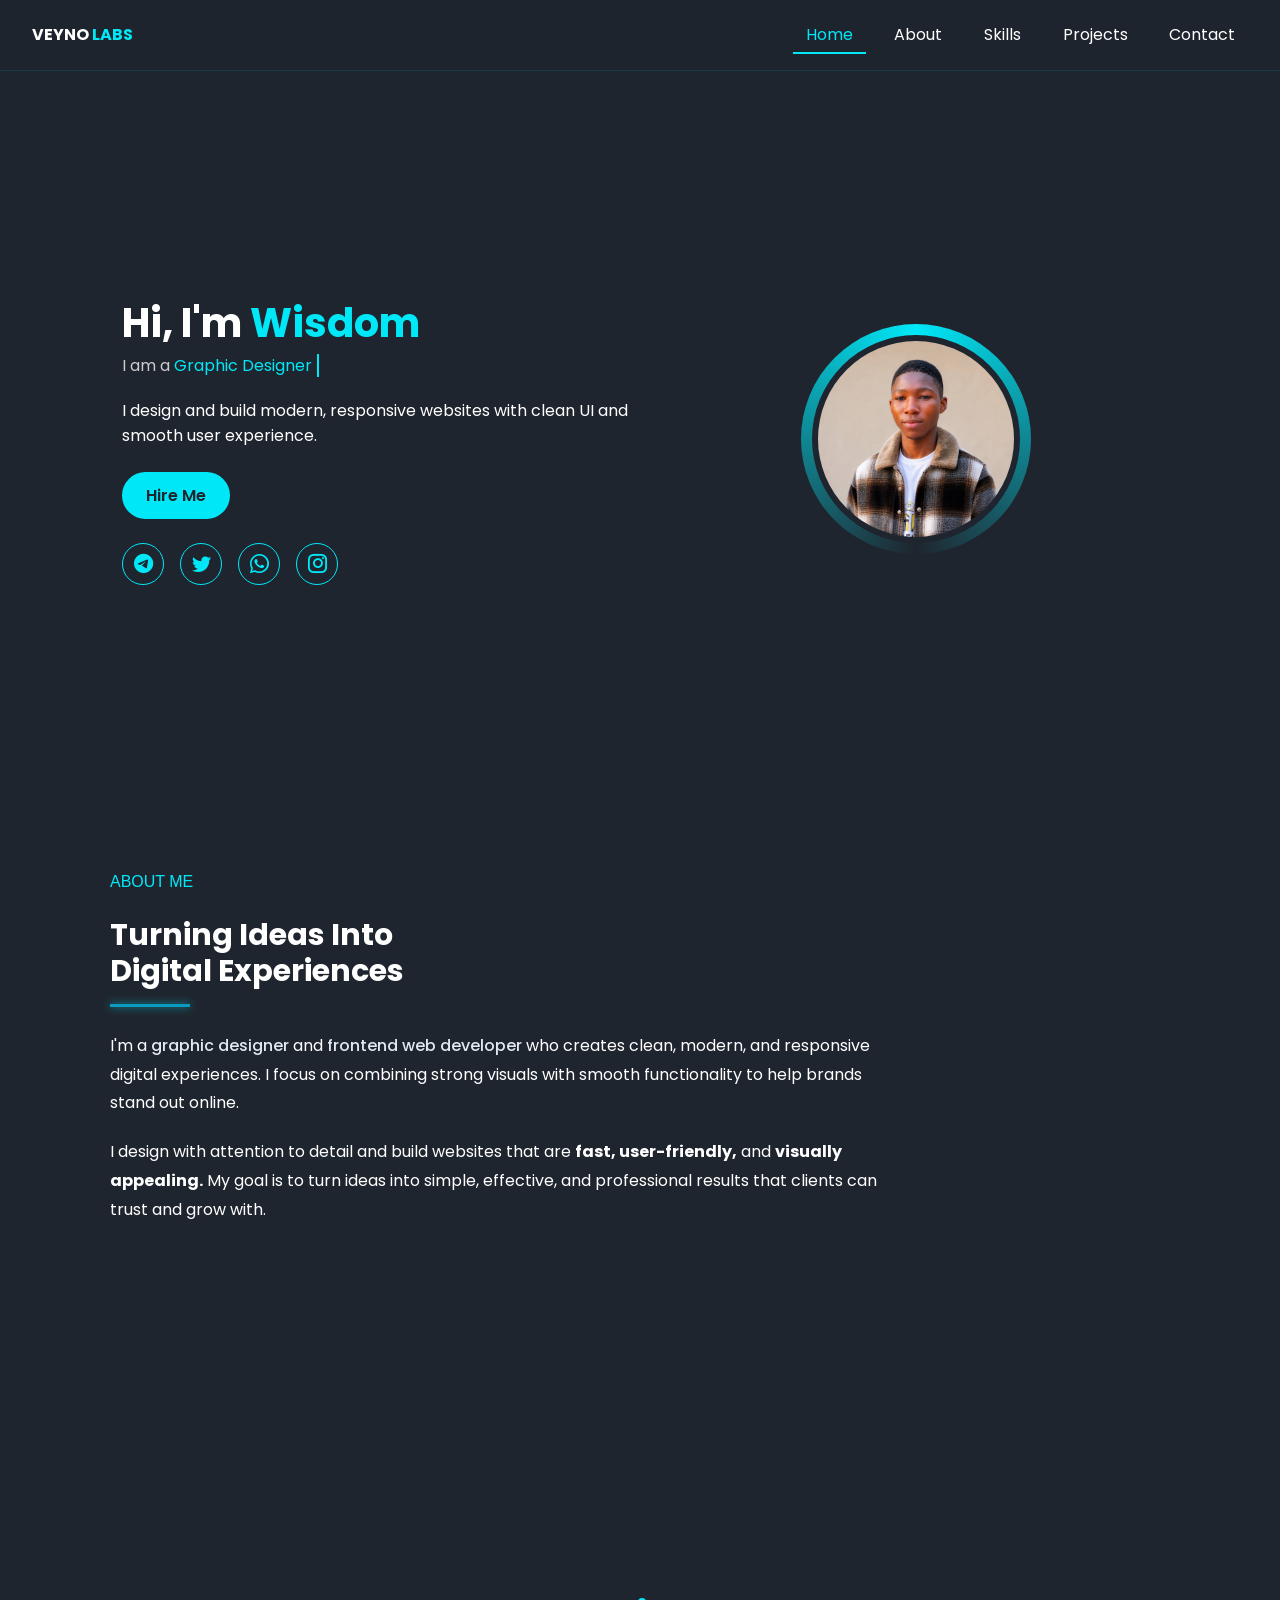
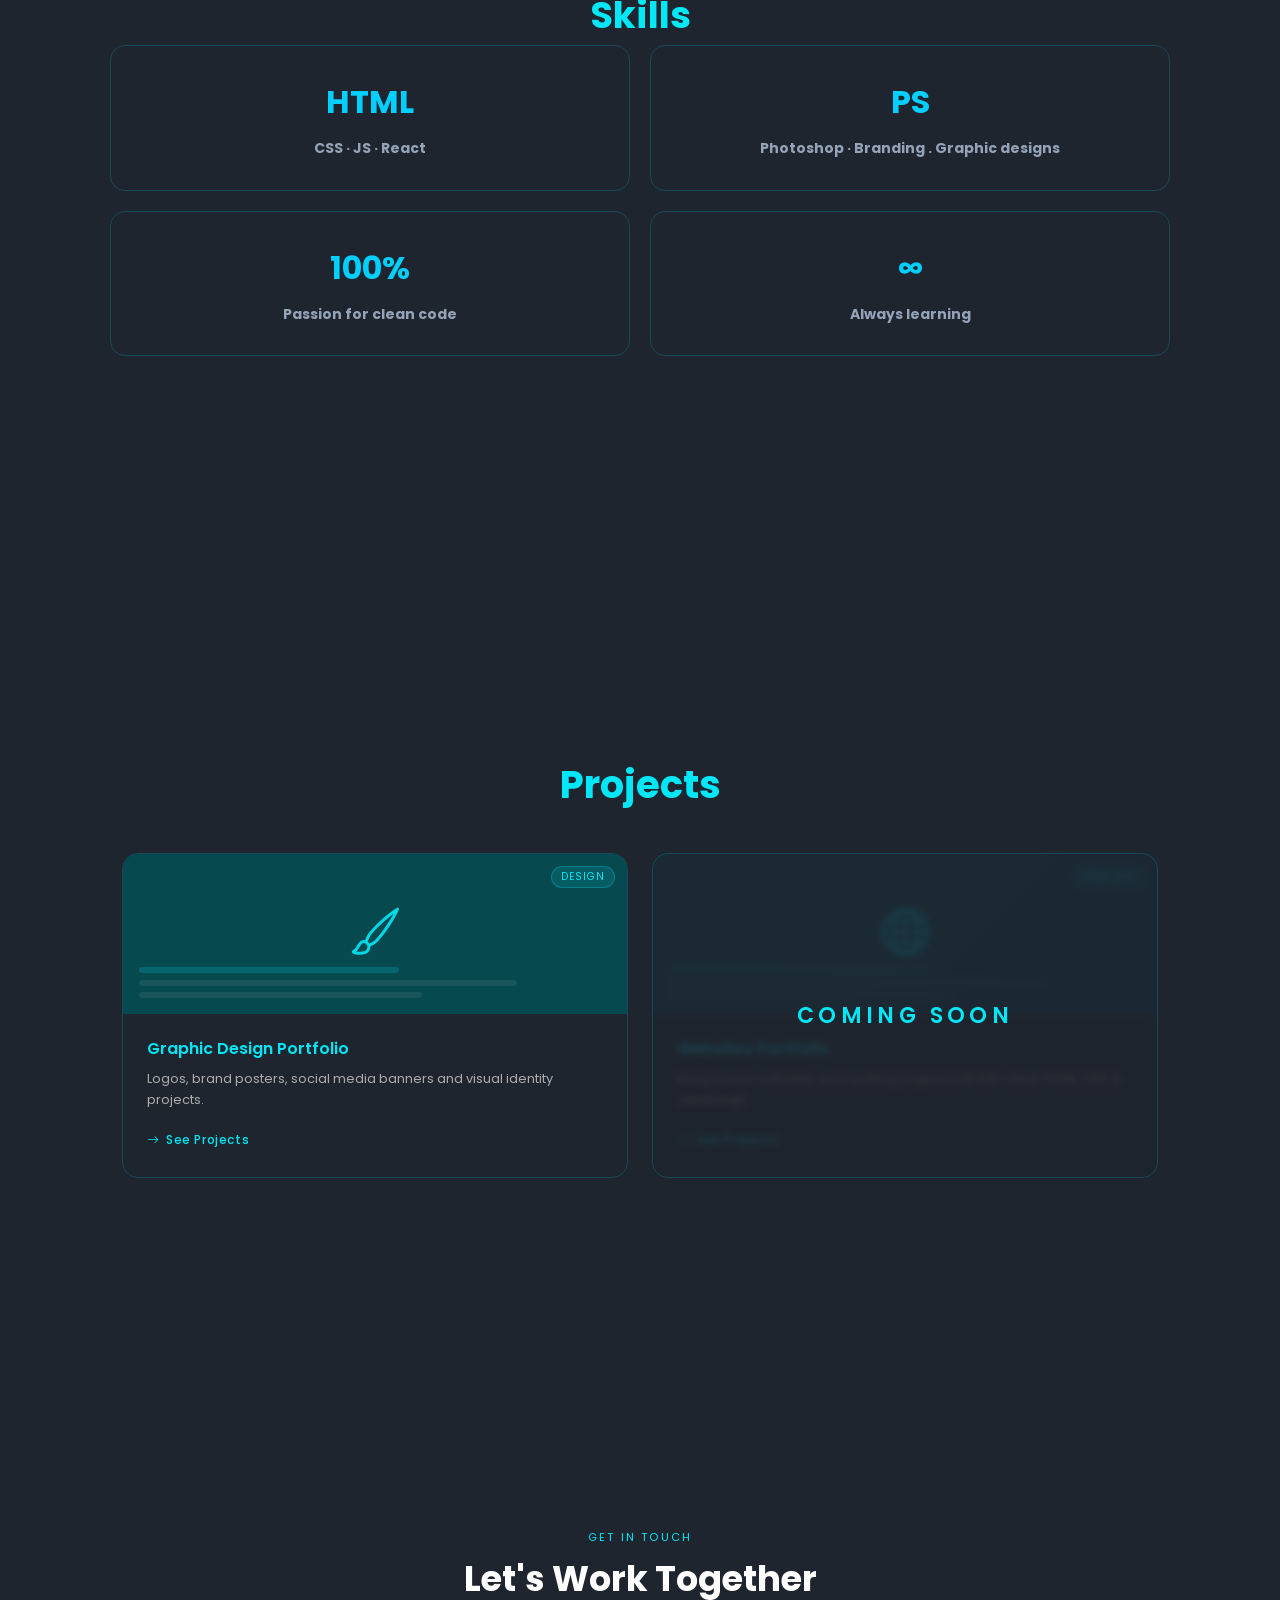
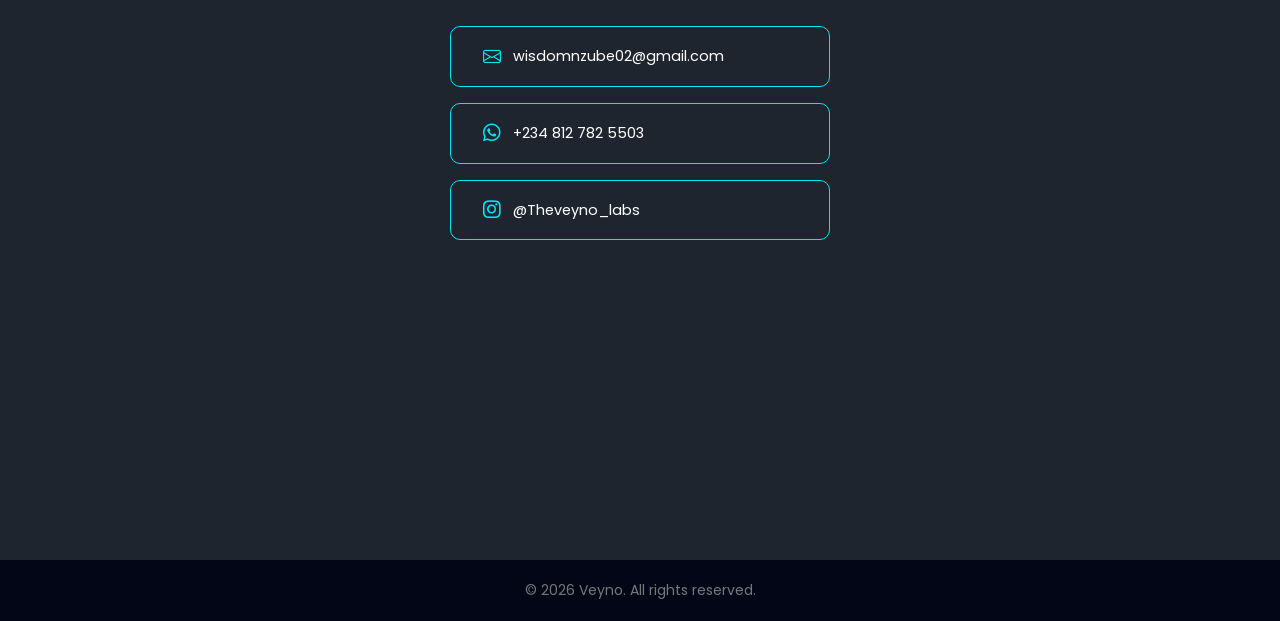
==== commit 37956b59: "Update index.html" ====
--- a/index.html
+++ b/index.html
@@ -48,7 +48,7 @@
     </div>
     <div class="images">
         <div class="profile-wrapper">
-            <img src="img/profile.jpeg" alt="profile">
+            <img src="img/update.jpeg" alt="profile">
         </div>
     </div>
     
